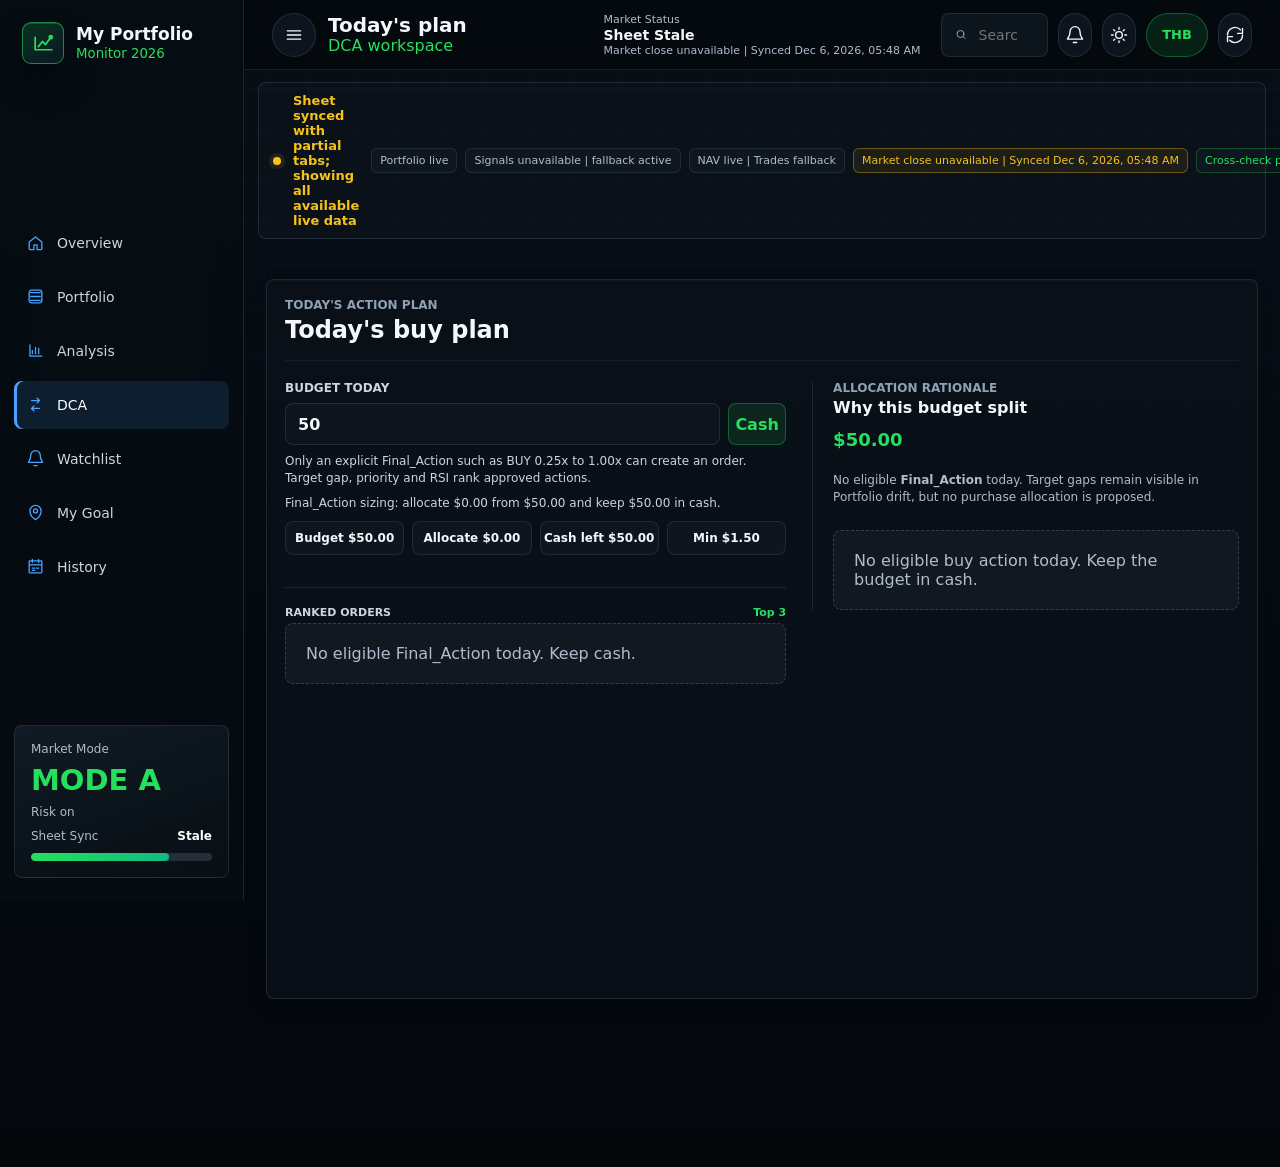
==== dca.html @ 287a8475 "Sync latest portfolio dashboard" ====
<!doctype html>
<html lang="en">
<head>
  <meta charset="utf-8">
  <meta name="viewport" content="width=device-width, initial-scale=1">
  <meta name="theme-color" content="#071017">
  <title>Today's Action Plan | My Portfolio Monitor 2026</title>
  <link rel="icon" href="./assets/favicon.ico?v=20260702b" sizes="any">
  <link rel="icon" type="image/png" href="./assets/favicon-32.png?v=20260702b" sizes="32x32">
  <link rel="icon" type="image/svg+xml" href="./assets/favicon.svg?v=20260702b">
  <link rel="shortcut icon" href="./assets/favicon.ico?v=20260702b">
  <link rel="apple-touch-icon" href="./assets/apple-touch-icon.png?v=20260702b">
  <link rel="stylesheet" href="./styles.css?v=20260907-watchlist-stars">
</head>
<body class="dca-page" data-theme="dark" data-view="overview">
  <div class="app-shell">
    <aside class="sidebar" aria-label="Main navigation">
      <div class="brand-lockup">
        <span class="brand-mark" aria-hidden="true">
          <svg viewBox="0 0 24 24"><path d="M4 18V6m0 12h16M7 15l4-5 3 3 5-7"/><circle cx="19" cy="6" r="1.5"/></svg>
        </span>
        <span>
          <strong>My Portfolio</strong>
          <small>Monitor 2026</small>
        </span>
      </div>

      <nav class="rail-nav">
        <button class="rail-item active" data-jump="overview" type="button">
          <svg viewBox="0 0 24 24"><path d="M4 11.5 12 5l8 6.5V20a1 1 0 0 1-1 1h-5v-6h-4v6H5a1 1 0 0 1-1-1z"/></svg>
          <span>Overview</span>
        </button>
        <button class="rail-item" data-jump="portfolio" type="button">
          <svg viewBox="0 0 24 24"><path d="M6 7h12M6 12h12M6 17h12"/><rect x="4" y="4" width="16" height="16" rx="3"/></svg>
          <span>Portfolio</span>
        </button>
        <button class="rail-item" data-jump="analysis" type="button">
          <svg viewBox="0 0 24 24"><path d="M5 19V5m0 14h15M8 16v-4m4 4V8m4 8v-7"/></svg>
          <span>Analysis</span>
        </button>
        <button class="rail-item active" data-page="dca" type="button">
          <svg viewBox="0 0 24 24"><path d="M7 7h10l-3-3m3 3-3 3"/><path d="M17 17H7l3 3m-3-3 3-3"/></svg>
          <span>DCA</span>
        </button>
        <button class="rail-item" data-page="watchlist" type="button">
          <svg viewBox="0 0 24 24"><path d="M18 8a6 6 0 0 0-12 0c0 7-3 7-3 9h18c0-2-3-2-3-9"/><path d="M10 21h4"/></svg>
          <span>Watchlist</span>
        </button>
        <button class="rail-item" data-page="goal" type="button">
          <svg viewBox="0 0 24 24"><path d="M12 21s7-4.2 7-11a7 7 0 0 0-14 0c0 6.8 7 11 7 11z"/><circle cx="12" cy="10" r="2.5"/></svg>
          <span>My Goal</span>
        </button>
        <button class="rail-item" data-page="history" type="button"><svg viewBox="0 0 24 24"><path d="M8 3v4M16 3v4M4 10h16M5 5h14a1 1 0 0 1 1 1v13a1 1 0 0 1-1 1H5a1 1 0 0 1-1-1V6a1 1 0 0 1 1-1z"/><path d="M8 14h3m2 0h3M8 17h3"/></svg><span>History</span></button>
      </nav>

      <section class="mode-card">
        <span>Market Mode</span>
        <strong id="sideMode">MODE A</strong>
        <small id="sideModeHint">Risk on</small>
        <div class="confidence">
          <span>Sheet Sync</span>
          <b id="sideSync">Live</b>
        </div>
        <div class="meter"><i id="syncMeter"></i></div>
      </section>
    </aside>

    <main class="main">
      <header class="topbar" id="overview">
        <div class="mobile-brand">
          <button class="icon-button" id="menuButton" type="button" aria-label="Open navigation" title="Navigation">
            <svg viewBox="0 0 24 24"><path d="M4 7h16M4 12h16M4 17h16"/></svg>
          </button>
          <div>
            <h1>Today's plan</h1>
            <p>DCA workspace</p>
          </div>
        </div>

        <div class="market-status">
          <span>Market Status</span>
          <strong id="marketOpenLabel"><i></i> Sheet Live</strong>
          <small id="updatedAt">Loading Google Sheet</small>
        </div>

        <div class="top-actions">
          <label class="search-box" aria-label="Search ticker">
            <svg viewBox="0 0 24 24"><circle cx="11" cy="11" r="7"/><path d="m20 20-3.5-3.5"/></svg>
            <input id="holdingSearch" type="search" placeholder="Search ticker...">
          </label>
          <button class="icon-button alert-dot" id="notificationButton" type="button" aria-label="Open portfolio alerts" title="Portfolio alerts" data-count="0">
            <svg viewBox="0 0 24 24"><path d="M18 8a6 6 0 0 0-12 0c0 7-3 7-3 9h18c0-2-3-2-3-9"/><path d="M10 21h4"/></svg>
          </button>
          <button class="icon-button" id="themeToggle" type="button" aria-label="Toggle light or dark theme" title="Toggle theme">
            <svg viewBox="0 0 24 24"><path d="M12 3v2m0 14v2M5.64 5.64l1.41 1.41m9.9 9.9 1.41 1.41M3 12h2m14 0h2M5.64 18.36l1.41-1.41m9.9-9.9 1.41-1.41"/><circle cx="12" cy="12" r="4"/></svg>
          </button>
          <button class="currency-toggle" id="currencyToggle" type="button" aria-label="Toggle THB or USD currency" title="Toggle currency">THB</button>
          <button class="icon-button" id="refreshButton" type="button" aria-label="Refresh portfolio and signal data" title="Refresh now (auto every 60 seconds)">
            <svg viewBox="0 0 24 24"><path d="M21 12a9 9 0 0 1-15.4 6.4M3 12A9 9 0 0 1 18.4 5.6"/><path d="M21 4v6h-6M3 20v-6h6"/></svg>
          </button>
        </div>
      </header>

      <section class="sync-banner" id="syncBanner" aria-live="polite">
        <span id="syncStatusText">Connecting to Google Sheet...</span>
        <div class="sync-details">
          <span id="portfolioSyncMeta">Portfolio loading</span>
          <span id="signalSyncMeta">Signals loading</span>
          <span id="navSyncMeta">NAV loading</span>
          <span id="freshnessMeta">Freshness checking</span>
          <span id="syncIntegrityMeta">Cross-check pending</span>
          <button id="syncRetryButton" type="button" hidden>Retry sync</button>
        </div>
      </section>

      <section class="content">
        <section class="hero-grid">
          <article class="card hero-card">
            <div class="card-label">Portfolio Value</div>
            <strong id="portfolioValue">THB 0.00</strong>
            <span class="positive" id="profitLabel">+THB 0.00 (0.00%)</span>
            <small class="metric-method">Total return (cost basis)</small>
            <svg class="sparkline" viewBox="0 0 260 60" data-spark="nav" aria-hidden="true"></svg>
          </article>
          <article class="card stat-card">
            <span>Total Invested</span>
            <strong id="investedValue">THB 0.00</strong>
            <small id="cashValue">Cash THB 0.00</small>
          </article>
          <article class="card stat-card">
            <span>Daily Profit</span>
            <strong id="dailyProfitLabel">THB 0.00</strong>
            <small id="dailyChangeLabel">0.00%</small>
          </article>
          <article class="card risk-card">
            <div>
              <span>IRR</span>
              <strong id="irrLabel">0.00%</strong>
            </div>
            <div>
              <span>Volatility (Daily)</span>
              <strong id="volatilityLabel">0.00%</strong>
            </div>
            <div>
              <span>Sharpe Ratio</span>
              <strong id="sharpeLabel">0.00</strong>
            </div>
            <div>
              <span>Max Drawdown</span>
              <strong id="drawdownLabel" class="negative">0.00%</strong>
            </div>
          </article>
        </section>

        <section class="mobile-summary" id="mobileSummary" aria-label="Portfolio quick summary"></section>

        <section class="dashboard-grid" id="analysis">
          <article class="card allocation-card">
            <div class="section-head">
              <div>
                <span class="eyebrow">Allocation by layer</span>
                <h2>My Portfolio</h2>
              </div>
              <select id="allocationView" aria-label="Allocation view">
                <option value="sector">Layer</option>
                <option value="asset">Ticker</option>
              </select>
            </div>
            <div class="allocation-body">
              <div class="donut-wrap">
                <svg id="allocationChart" viewBox="0 0 300 300" aria-label="Allocation chart"></svg>
                <div class="donut-center"><strong>100%</strong><span>Invested</span></div>
              </div>
              <div id="allocationLegend" class="legend-list"></div>
            </div>
          </article>

          <article class="card performance-card">
            <div class="section-head">
              <div>
                <span class="eyebrow">Portfolio performance</span>
                <h2>Portfolio value &amp; return</h2>
              </div>
              <div class="period-tabs" aria-label="Period">
                <button data-period="1M" type="button">1M</button>
                <button data-period="3M" type="button">3M</button>
                <button data-period="6M" type="button">6M</button>
                <button class="active" data-period="ALL" type="button">ALL</button>
              </div>
            </div>
            <strong class="performance-number" id="performanceNumber">0.00%</strong>
            <small class="performance-method" id="performanceMethod">Total return (cost basis)</small>
            <div class="performance-legend" aria-label="Portfolio chart legend">
              <span><i class="value"></i>Portfolio value</span>
              <span><i class="invested"></i><span id="performanceInvestedLabel">Invested capital</span></span>
            </div>
            <small class="performance-range" id="performanceRangeLabel">Loading performance range...</small>
            <svg id="navChart" class="line-chart" viewBox="0 0 740 300" role="img" aria-label="Portfolio value history chart"></svg>
            <div class="benchmark-strip" aria-label="Benchmark reference using the portfolio cost-basis return"><small class="benchmark-strip-method">Reference only: compared with the portfolio cost-basis return, not TWR.</small>
              <div>
                <span id="spyBenchmarkLabel">S&amp;P 500 (SPY)</span>
                <strong id="spyBenchmark">+0.00%</strong>
                <small id="spyBenchmarkDelta">vs Port +0.00%</small>
              </div>
              <div>
                <span id="qqqBenchmarkLabel">NASDAQ (QQQ)</span>
                <strong id="qqqBenchmark">+0.00%</strong>
                <small id="qqqBenchmarkDelta">vs Port +0.00%</small>
              </div>
            </div>
          </article>

          <article class="card signal-card">
            <div class="signal-head">
              <span class="eyebrow">Today's action</span>
              <span id="todayActionRank" class="signal-rank">Top pick</span>
            </div>
            <div class="signal-main">
              <span class="gem" aria-hidden="true"></span>
              <div>
                <strong id="todaySignal">Sizing ready</strong>
                <p id="todaySignalText">Reading Google Sheet signal board.</p>
              </div>
            </div>
            <div id="todayActionDetails" class="today-action-details" aria-live="polite"></div>
            <div id="todayActionReasons" class="today-action-reasons" aria-live="polite"></div>
          </article>

          <article class="card health-card">
            <div class="health-head">
              <span class="eyebrow">Portfolio health</span>
              <details class="health-method">
                <summary aria-label="How Portfolio Health scores are calculated" title="How scores are calculated">i</summary>
                <div class="health-method-panel">
                  <strong>Score guide</strong>
                  <p class="health-method-intro">Overall score = the equal-weight average of the four checks below.</p>
                  <p><b>Diversification</b> rewards more active holdings, capped at 9.2.</p>
                  <p><b>Risk Control</b> checks Core, Defense, Growth, Income and cash balance.</p>
                  <p><b>Momentum</b> follows the current Market Mode.</p>
                  <p><b>Cash Buffer</b> increases with available cash weight.</p>
                  <small id="healthAsOf">Based on the latest synced portfolio.</small>
                </div>
              </details>
            </div>
            <div class="health-layout">
              <div class="health-ring"><div class="health-score-value"><strong id="healthScore">8.6</strong><span class="health-score-max">/10</span></div><small id="healthScoreLabel">Strong</small></div>
              <div id="healthMetrics" class="health-metrics"></div>
            </div>
            <div id="healthScoreSummary" class="health-score-summary" aria-live="polite"></div>
            <div id="healthActions" class="health-actions" aria-live="polite"></div>
          </article>

          <article class="card indicators-card">
            <div class="section-head">
              <div>
                <span class="eyebrow">Market indicators</span>
                <h2>Regime radar</h2>
              </div>
            </div>
            <div id="signalsList" class="indicator-list"></div>
          </article>

          <article class="card benchmark-card" id="benchmark">
            <div class="section-head">
              <div class="benchmark-heading">
                <span class="eyebrow">Portfolio performance</span>
                <h2 id="benchmarkTitle">Returns vs benchmarks <span class="benchmark-method">(TWR)</span></h2>
                <p id="benchmarkSubtitle" class="benchmark-subtitle">Compare portfolio performance without deposits or withdrawals distorting the result.</p>
              </div>
              <div class="benchmark-controls">
                <div class="benchmark-control-group benchmark-view-control">
                  <span>Chart</span>
                  <div class="benchmark-mode-tabs" role="group" aria-label="Benchmark chart type">
                    <button id="benchmarkValueModeLabel" type="button" data-benchmark-mode="cashflow" aria-pressed="false">Value (THB)</button>
                    <button class="active" type="button" data-benchmark-mode="twr" aria-pressed="true">Performance (%)</button>
                  </div>
                </div>
                <div class="benchmark-control-group benchmark-period-control">
                  <span>Range</span>
                  <div class="benchmark-mode-tabs benchmark-range-tabs" role="group" aria-label="Benchmark date range">
                    <button type="button" data-benchmark-range="1M" aria-pressed="false">1M</button>
                    <button type="button" data-benchmark-range="3M" aria-pressed="false">3M</button>
                    <button type="button" data-benchmark-range="6M" aria-pressed="false">6M</button>
                    <button type="button" data-benchmark-range="PLAN" aria-pressed="false">Plan</button>
                    <button class="active" type="button" data-benchmark-range="ALL" aria-pressed="true">All</button>
                  </div>
                </div>
                <div class="benchmark-control-group benchmark-plan-control">
                  <span>Plan start</span>
                  <input id="benchmarkPlanStart" type="date" value="2026-09-02" aria-label="Plan start date">
                </div>
                <span id="benchmarkRangeLabel" class="drift-mode">Live sheet history</span>
              </div>
            </div>
            <div class="benchmark-legend" aria-label="Benchmark chart legend"><span><i class="portfolio"></i>Portfolio</span><button class="benchmark-toggle active" type="button" data-benchmark-toggle="spy" aria-pressed="true"><i class="spy"></i>S&amp;P 500 (SPY)</button><button class="benchmark-toggle active" type="button" data-benchmark-toggle="qqq" aria-pressed="true"><i class="qqq"></i>NASDAQ (QQQ)</button></div>
            <svg id="benchmarkPerformanceChart" class="benchmark-chart" viewBox="0 0 900 252" role="img" aria-label="Portfolio time-weighted return compared with S and P 500 and NASDAQ"></svg>
            <div id="benchmarkChartReadout" class="benchmark-chart-readout" aria-live="polite"></div>
            <div id="cashflowComparisonSummary" class="cashflow-comparison-summary mode-performance" hidden aria-live="polite"></div>
            <p id="benchmarkFootnote" class="benchmark-footnote">Returns are time-weighted (TWR), so deposits and withdrawals do not distort performance.</p>
          </article>

          <article class="card benchmark-card benchmark-returns-card">
            <div class="section-head">
              <div>
                <span class="eyebrow">Dynamics of returns</span>
                <h2 id="benchmarkReturnsTitle">Recent weekly returns</h2>
              </div>
              <div class="benchmark-return-tabs" role="tablist" aria-label="Return interval">
                <button type="button" data-benchmark-period="daily" aria-pressed="false">Daily</button>
                <button class="active" type="button" data-benchmark-period="weekly" aria-pressed="true">Weekly</button>
                <button type="button" data-benchmark-period="monthly" aria-pressed="false">Monthly</button>
                <button type="button" data-benchmark-period="quarterly" aria-pressed="false">Quarterly</button>
                <button type="button" data-benchmark-period="yearly" aria-pressed="false">Yearly</button>
              </div>
            </div>
            <div id="benchmarkReturnsLegend" class="benchmark-legend" aria-label="Weekly returns chart legend"><span><i class="portfolio"></i>Portfolio</span><button class="benchmark-toggle active" type="button" data-benchmark-toggle="spy" aria-pressed="true"><i class="spy"></i>S&amp;P 500 (SPY)</button><button class="benchmark-toggle active" type="button" data-benchmark-toggle="qqq" aria-pressed="true"><i class="qqq"></i>NASDAQ (QQQ)</button></div>
            <svg id="benchmarkReturnsChart" class="benchmark-chart benchmark-returns-chart" viewBox="0 0 900 230" role="img" aria-label="Weekly portfolio, S and P 500, and NASDAQ returns"></svg>
          </article>

          <article class="card dca-card" id="dca">
            <div class="section-head">
              <div>
                <span class="eyebrow">Today's action plan</span>
                <h2>Today's buy plan</h2>
              </div>
            </div>
            <div class="dca-plan-grid">
              <div class="dca-budget-panel">
                <div class="dca-simulator">
                  <label for="dcaBudgetInput">Budget today</label>
                  <div class="dca-input-row">
                    <input id="dcaBudgetInput" type="text" inputmode="decimal" value="50" aria-describedby="dcaBudgetSummary">
                    <button id="useCashButton" type="button">Cash</button>
                  </div>
                  <p id="dcaBudgetSummary">Enter budget to simulate sizing.</p>
                </div>
                <div class="dca-picks-panel"><div class="dca-picks-heading"><span>Ranked orders</span><strong>Top 3</strong></div><div id="smartDcaList" class="mini-list"></div></div>
              </div>
              <section class="rebalance-planner dca-allocation-panel" aria-labelledby="rebalanceTitle">
                <div class="rebalance-heading">
                  <div>
                    <span class="eyebrow">Allocation rationale</span>
                    <h3 id="rebalanceTitle">Why this budget split</h3>
                  </div>
                  <strong id="rebalanceBudgetLabel" class="rebalance-budget">$50.00</strong>
                </div>
                <p id="rebalanceSummary">Uses current weights and active MODE target. It never suggests selling.</p>
                <div id="rebalanceList" class="rebalance-list"></div>
              </section>
            </div>
          </article>          <article class="card drift-card">
            <div class="section-head">
              <div>
                <span class="eyebrow">Portfolio drift</span>
                <h2>Target gap</h2>
              </div>
              <span id="driftModeLabel" class="drift-mode">MODE target</span>
            </div>
            <svg id="driftChart" class="drift-chart" viewBox="0 0 1080 300" role="img" aria-label="Portfolio target drift chart"></svg>
            <div id="driftSummary" class="drift-summary" aria-live="polite"></div>
          </article>
          <section class="card holdings-card" id="portfolio">
          <div class="section-head holdings-head">
            <div>
              <span class="eyebrow">Portfolio holdings</span>
              <h2>Portfolio holdings</h2>
            </div>
            <div class="filter-tabs" id="assetTabs" role="tablist" aria-label="Filter holdings by allocation layer">
              <button class="active" data-filter="All" type="button" role="tab" aria-selected="true">All</button>
              <button data-filter="Core" type="button" role="tab" aria-selected="false">Core</button>
              <button data-filter="Defense" type="button" role="tab" aria-selected="false">Defense</button>
              <button data-filter="Growth" type="button" role="tab" aria-selected="false">Growth</button>
              <button data-filter="Income" type="button" role="tab" aria-selected="false">Income</button>
            </div>
          </div>
                    <article class="holdings-performance-panel" aria-labelledby="holdingsPerformanceTitle">
            <div class="holdings-performance-toolbar">
              <div>
                <span class="eyebrow">Holdings performance</span>
                <h3 id="holdingsPerformanceTitle">Holdings performance</h3>
              </div>
              <div class="holdings-performance-actions">
                <div class="holdings-period-tabs" role="tablist" aria-label="Holdings performance period">
                  <button data-holdings-period="1d" type="button" aria-pressed="false">1d</button>
                  <button data-holdings-period="7d" type="button" aria-pressed="false">7d</button>
                  <button data-holdings-period="1m" type="button" aria-pressed="false">1m</button>
                  <button data-holdings-period="3m" type="button" aria-pressed="false">3m</button>
                  <button data-holdings-period="6m" type="button" aria-pressed="false">6m</button>
                  <button data-holdings-period="YTD" type="button" aria-pressed="false">YTD</button>
                  <button data-holdings-period="1y" type="button" aria-pressed="false">1y</button>
                  <button data-holdings-period="5y" type="button" aria-pressed="false">5y</button>
                  <button class="active" data-holdings-period="all" type="button" aria-pressed="true">all</button>
                </div>
                <span class="holdings-size-label">Size: Current value</span>
              </div>
            </div>
            <div id="holdingsPerformanceScale" class="holdings-performance-scale" aria-hidden="true"></div>
            <div id="holdingsTreemap" class="holdings-treemap" role="img" aria-label="Holdings sized by current value and colored by performance"></div>
            <button class="holdings-details-link" type="button">View details <span aria-hidden="true">-></span></button>
          </article>
          <div class="table-wrap">
            <table>
              <thead>
                <tr>
                  <th>Asset</th>
                  <th>Current Price</th>
                  <th><button class="sort-head" data-sort="value" type="button">Value</button></th>
                  <th><button class="sort-head" data-sort="dayPl" type="button">Day Gain / Loss</button></th>
                  <th><button class="sort-head" data-sort="pl" type="button">Total Gain / Loss</button></th>
                  <th><button class="sort-head" data-sort="target" type="button">Portfolio / Target</button></th>
                  <th><button class="sort-head" data-sort="signal" type="button">Signal</button></th>
                  <th><button class="sort-head" data-sort="rsi" type="button">RSI 7 / RSI 14</button></th>
                </tr>
              </thead>
              <tbody id="holdingsBody"></tbody>
              <tfoot>
                <tr>
                  <td colspan="2">Total</td>
                  <td id="tableTotalValue">THB 0.00</td>
                  <td id="tableDayReturn" class="gain-cell positive"><strong id="tableDayProfit">+THB 0.00</strong><small id="tableDayChange">+0.00%</small></td>
                  <td id="tableTotalGain" class="gain-cell positive"><strong id="tableTotalProfit">+THB 0.00</strong><small id="tableTotalReturn">+0.00%</small></td>
                  <td id="tableMode" colspan="3">MODE A</td>
                </tr>
              </tfoot>
            </table>
          </div>
          <div id="mobileHoldings" class="mobile-holdings"></div>
        </section>

        <section class="lower-grid" id="alerts">
          <article class="card monthly-card">
            <div class="section-head">
              <div>
                <span class="eyebrow">Monthly performance</span>
                <h2>Monthly Buy Activity (THB)</h2>
              </div>
              <div id="monthlySummary" class="monthly-summary" aria-label="Monthly buy activity summary"></div>
            </div>
            <svg id="monthlyChart" class="bar-chart" viewBox="0 0 640 280" role="img" aria-label="Monthly buy activity chart"></svg>
            <div class="monthly-legend" aria-label="Monthly chart legend" title="Buy activity includes purchases made during portfolio rebalancing."><span><i class="contribution"></i>Monthly buys</span><span><i class="invested"></i>Cumulative buys</span></div>
          </article>
          <article class="card alerts-card">
            <div class="section-head">
              <div>
                <span class="eyebrow">Alerts</span>
                <h2>Risk watch</h2>
              </div>
            </div>
            <div id="alertsList" class="alert-list"></div>
          </article>
          <article class="card price-alert-card">
            <section class="price-alert-panel" aria-labelledby="priceAlertsTitle">
              <div class="price-alert-heading">
                <div>
                  <span class="eyebrow">Price alerts</span>
                  <h3 id="priceAlertsTitle">Watch levels</h3>
                </div>
                <span class="price-alert-note">Saved on this device</span>
              </div>
              <form class="price-alert-form" id="priceAlertForm">
                <select id="priceAlertTicker" aria-label="Ticker for price alert"></select>
                <select id="priceAlertDirection" aria-label="Price alert direction">
                  <option value="below">Below</option>
                  <option value="above">Above</option>
                </select>
                <label><span class="sr-only">Target price in USD</span><input id="priceAlertTarget" type="number" min="0.01" step="0.01" placeholder="Target USD" required></label>
                <button type="submit">Add</button>
              </form>
              <div id="priceAlertList" class="price-alert-list"></div>
            </section>
          </article>
        </section>

      </section>
    </main>
  </div>

  <nav class="bottom-nav" aria-label="Mobile navigation">
    <button class="active" data-jump="overview" type="button"><svg viewBox="0 0 24 24"><path d="M4 11.5 12 5l8 6.5V20a1 1 0 0 1-1 1h-5v-6h-4v6H5a1 1 0 0 1-1-1z"/></svg><span>Overview</span></button>
    <button data-jump="portfolio" type="button"><svg viewBox="0 0 24 24"><path d="M6 7h12M6 12h12M6 17h12"/><rect x="4" y="4" width="16" height="16" rx="3"/></svg><span>Portfolio</span></button>
    <button data-jump="analysis" type="button"><svg viewBox="0 0 24 24"><path d="M5 19V5m0 14h15M8 16v-4m4 4V8m4 8v-7"/></svg><span>Analysis</span></button>
    <button class="active" data-page="dca" type="button"><svg viewBox="0 0 24 24"><path d="M7 7h10l-3-3m3 3-3 3"/><path d="M17 17H7l3 3m-3-3 3-3"/></svg><span>DCA</span></button>
    <button data-page="watchlist" type="button"><svg viewBox="0 0 24 24"><path d="M18 8a6 6 0 0 0-12 0c0 7-3 7-3 9h18c0-2-3-2-3-9"/><path d="M10 21h4"/></svg><span>Watchlist</span></button>
    <button data-page="goal" type="button"><svg viewBox="0 0 24 24"><path d="M12 21s7-4.2 7-11a7 7 0 0 0-14 0c0 6.8 7 11 7 11z"/><circle cx="12" cy="10" r="2.5"/></svg><span>Goal</span></button>
    <button data-page="history" type="button"><svg viewBox="0 0 24 24"><path d="M8 3v4M16 3v4M4 10h16M5 5h14a1 1 0 0 1 1 1v13a1 1 0 0 1-1 1H5a1 1 0 0 1-1-1V6a1 1 0 0 1 1-1z"/><path d="M8 14h3m2 0h3M8 17h3"/></svg><span>History</span></button>
  </nav>

  <script src="./script.js?v=20260927-performance-view"></script>
</body>
</html>
---- styles.css ----
:root {
  color-scheme: dark;
  --bg: #05090d;
  --panel: #0d141b;
  --panel-2: #101922;
  --panel-3: #141f2a;
  --line: rgba(166, 189, 213, 0.14);
  --line-strong: rgba(166, 189, 213, 0.24);
  --text: #f4f8fc;
  --muted: #b0bdcd;
  --soft: #cbd5e1;
  --green: #25e05d;
  --green-2: #13b981;
  --red: #ff5148;
  --amber: #f6c21a;
  --blue: #4aa3ff;
  --violet: #b57cff;
  --radius: 8px;
  --shadow: 0 24px 70px rgba(0, 0, 0, 0.34);
  --ease: cubic-bezier(0.32, 0.72, 0, 1);
}

body[data-theme="light"] {
  color-scheme: light;
  --bg: #f4f7fb;
  --panel: #ffffff;
  --panel-2: #f8fafc;
  --panel-3: #eef4f8;
  --line: rgba(47, 67, 88, 0.14);
  --line-strong: rgba(47, 67, 88, 0.25);
  --text: #111827;
  --muted: #52647a;
  --soft: #475569;
  --shadow: 0 22px 60px rgba(30, 41, 59, 0.12);
}

* { box-sizing: border-box; }

html { scroll-behavior: smooth; }

body {
  margin: 0;
  min-height: 100vh;
  background:
    linear-gradient(180deg, rgba(6, 16, 24, 0.84), rgba(4, 8, 12, 0.98)),
    #05090d;
  color: var(--text);
  font-family: "Aptos", "Plus Jakarta Sans", ui-sans-serif, system-ui, -apple-system, BlinkMacSystemFont, "Segoe UI", sans-serif;
  letter-spacing: 0;
}

body[data-theme="light"] {
  background:
    linear-gradient(180deg, rgba(230, 244, 239, 0.94), rgba(248, 250, 252, 0.98)),
    #f4f7fb;
}

body::before {
  content: "";
  position: fixed;
  inset: 0;
  pointer-events: none;
  background-image:
    linear-gradient(rgba(255,255,255,0.025) 1px, transparent 1px),
    linear-gradient(90deg, rgba(255,255,255,0.018) 1px, transparent 1px);
  background-size: 44px 44px;
  mask-image: linear-gradient(to bottom, rgba(0,0,0,.9), transparent 78%);
}

button, input, select {
  font: inherit;
}

button {
  color: inherit;
}

button:focus-visible,
input:focus-visible,
select:focus-visible,
[tabindex="0"]:focus-visible {
  outline: 2px solid var(--blue);
  outline-offset: 3px;
}

svg {
  display: block;
  fill: none;
  stroke: currentColor;
  stroke-width: 1.65;
  stroke-linecap: round;
  stroke-linejoin: round;
}

.app-shell {
  display: grid;
  grid-template-columns: 244px minmax(0, 1fr);
  min-height: 100vh;
}

.sidebar {
  position: sticky;
  top: 0;
  height: 100vh;
  display: flex;
  flex-direction: column;
  justify-content: space-between;
  padding: 22px 14px;
  border-right: 1px solid var(--line);
  background: rgba(6, 12, 18, 0.84);
  backdrop-filter: blur(18px);
  z-index: 4;
}

.brand-lockup,
.mobile-brand,
.market-status,
.top-actions,
.rail-item,
.section-head,
.allocation-row,
.hold-row,
.indicator-row,
.mini-row,
.alert-row {
  display: flex;
  align-items: center;
}

.brand-lockup {
  gap: 12px;
  padding: 0 8px 20px;
}

.brand-mark {
  width: 42px;
  height: 42px;
  display: grid;
  place-items: center;
  border: 1px solid rgba(37, 224, 93, 0.55);
  border-radius: 9px;
  color: var(--green);
  background: linear-gradient(150deg, rgba(37, 224, 93, 0.18), rgba(74, 163, 255, 0.08));
  box-shadow: inset 0 1px 0 rgba(255,255,255,.14), 0 18px 32px rgba(0,0,0,.26);
}

.brand-mark svg { width: 25px; height: 25px; }

.brand-lockup strong,
.brand-lockup small {
  display: block;
  line-height: 1.12;
}

.brand-lockup strong { font-size: 17px; }
.brand-lockup small { margin-top: 3px; color: var(--green); }

.rail-nav {
  display: grid;
  gap: 6px;
}

.rail-item {
  width: 100%;
  min-height: 48px;
  gap: 12px;
  padding: 0 12px;
  border: 0;
  border-radius: var(--radius);
  background: transparent;
  color: var(--soft);
  cursor: pointer;
  transition: transform 420ms var(--ease), background 420ms var(--ease), color 420ms var(--ease);
}

.rail-item:hover,
.rail-item.active {
  color: #fff;
  background: rgba(74, 163, 255, 0.12);
}

.rail-item.active {
  box-shadow: inset 3px 0 0 var(--blue);
}

.rail-item svg { width: 19px; height: 19px; color: var(--blue); }
.rail-item span { font-size: 14px; }

.mode-card {
  display: grid;
  gap: 10px;
  padding: 16px;
  border: 1px solid var(--line);
  border-radius: var(--radius);
  background: linear-gradient(160deg, rgba(17, 28, 38, 0.95), rgba(8, 15, 21, 0.95));
}

.mode-card span,
.mode-card small,
.confidence {
  color: var(--muted);
  font-size: 12px;
}

.mode-card strong {
  color: var(--green);
  font-size: 29px;
  line-height: 1;
}

.confidence {
  display: flex;
  justify-content: space-between;
  gap: 12px;
}

.confidence b { color: #fff; }

.meter {
  height: 8px;
  overflow: hidden;
  border-radius: 999px;
  background: rgba(148, 163, 184, 0.2);
}

.meter i {
  display: block;
  width: 82%;
  height: 100%;
  border-radius: inherit;
  background: linear-gradient(90deg, var(--green), var(--green-2));
}

.main { min-width: 0; }

.topbar {
  position: sticky;
  top: 0;
  z-index: 3;
  min-height: 78px;
  display: grid;
  grid-template-columns: minmax(220px, 1fr) auto minmax(260px, 1fr);
  align-items: center;
  gap: 20px;
  padding: 14px 28px;
  border-bottom: 1px solid var(--line);
  background: rgba(5, 9, 13, 0.78);
  backdrop-filter: blur(18px);
}

.mobile-brand {
  gap: 12px;
}

.mobile-brand h1,
.mobile-brand p,
h2,
p {
  margin: 0;
}

.mobile-brand h1 {
  font-size: 20px;
  line-height: 1.1;
}

.mobile-brand p {
  color: var(--green);
}

.market-status {
  justify-content: center;
  display: grid;
  gap: 3px;
  min-width: 210px;
}

.market-status span,
.market-status small {
  color: var(--muted);
  font-size: 12px;
}

.market-status strong {
  display: inline-flex;
  align-items: center;
  gap: 8px;
  font-size: 14px;
}

.market-status i {
  width: 8px;
  height: 8px;
  border-radius: 999px;
  background: var(--green);
  box-shadow: 0 0 18px rgba(37, 224, 93, 0.8);
}

.top-actions {
  justify-content: flex-end;
  gap: 10px;
}

.search-box {
  width: min(100%, 250px);
  height: 44px;
  display: flex;
  align-items: center;
  gap: 10px;
  padding: 0 13px;
  border: 1px solid var(--line);
  border-radius: var(--radius);
  background: rgba(15, 23, 32, 0.86);
  color: var(--muted);
}

.search-box svg { width: 17px; height: 17px; }

.search-box input {
  width: 100%;
  min-width: 0;
  border: 0;
  outline: 0;
  color: var(--text);
  background: transparent;
  font-size: 14px;
}

.icon-button {
  width: 44px;
  height: 44px;
  display: inline-grid;
  place-items: center;
  border: 1px solid var(--line);
  border-radius: 999px;
  background: rgba(15, 23, 32, 0.9);
  cursor: pointer;
  transition: transform 420ms var(--ease), border-color 420ms var(--ease), color 420ms var(--ease);
}

.icon-button:hover {
  color: var(--green);
  border-color: rgba(37, 224, 93, 0.38);
  transform: translateY(-1px);
}

.icon-button svg { width: 20px; height: 20px; }
.currency-toggle {
  min-width: 62px;
  height: 44px;
  border: 1px solid rgba(37, 224, 93, 0.32);
  border-radius: 999px;
  color: var(--green);
  background: rgba(37, 224, 93, 0.11);
  font-size: 13px;
  font-weight: 900;
  cursor: pointer;
}

.currency-toggle:hover {
  border-color: rgba(37, 224, 93, 0.52);
  background: rgba(37, 224, 93, 0.17);
}
.alert-dot { position: relative; }
.alert-dot::after {
  content: attr(data-count);
  position: absolute;
  top: -3px;
  right: -2px;
  min-width: 18px;
  height: 18px;
  display: grid;
  place-items: center;
  border-radius: 999px;
  color: #fff;
  background: var(--red);
  font-size: 10px;
  font-weight: 800;
}
.alert-dot[data-count="0"]::after {
  display: none;
}

.content {
  width: min(1500px, 100%);
  margin: 0 auto;
  padding: 18px 22px 48px;
}

.hero-grid,
.dashboard-grid,
.lower-grid {
  display: grid;
  gap: 14px;
}

.hero-grid {
  grid-template-columns: repeat(12, minmax(0, 1fr));
}

.hero-card { grid-column: span 4; }
.hero-grid .stat-card { grid-column: span 2; }
.risk-card { grid-column: span 4; }

.dashboard-grid {
  grid-template-columns: repeat(12, minmax(0, 1fr));
  margin-top: 14px;
}

.lower-grid {
  grid-template-columns: 1fr .9fr;
  margin-top: 14px;
  margin-bottom: 220px;
}

.card {
  position: relative;
  overflow: hidden;
  border: 1px solid var(--line);
  border-radius: var(--radius);
  background:
    linear-gradient(155deg, rgba(255,255,255,0.055), transparent 42%),
    linear-gradient(180deg, rgba(15, 23, 32, 0.96), rgba(8, 15, 21, 0.96));
  box-shadow: var(--shadow);
}

body[data-theme="light"] .card {
  background:
    linear-gradient(155deg, rgba(255,255,255,0.98), rgba(255,255,255,0.62) 44%),
    linear-gradient(180deg, #ffffff, #f7fafc);
}

body[data-theme="light"] .sidebar,
body[data-theme="light"] .topbar,
body[data-theme="light"] .bottom-nav {
  background: rgba(248, 250, 252, 0.86);
}

body[data-theme="light"] .search-box,
body[data-theme="light"] .icon-button,
body[data-theme="light"] .mode-card {
  background: rgba(255, 255, 255, 0.9);
}

body[data-theme="light"] .rail-item {
  color: #475569;
}

body[data-theme="light"] .rail-item svg {
  color: #2563eb;
}

body[data-theme="light"] .rail-item:hover,
body[data-theme="light"] .rail-item.active {
  color: #0f172a;
  background: rgba(37, 99, 235, 0.12);
}

body[data-theme="light"] .rail-item.active {
  box-shadow: inset 3px 0 0 #2563eb;
  font-weight: 800;
}

body[data-theme="light"] .confidence b {
  color: #0f172a;
}

body:not([data-view="portfolio"]) .holdings-card {
  display: none;
}

body[data-view="portfolio"] .hero-grid,
body[data-view="portfolio"] .mobile-summary,
body[data-view="portfolio"] .dashboard-grid,
body[data-view="portfolio"] .lower-grid,
body[data-view="portfolio"] .goal-card {
  display: none;
}

body[data-view="portfolio"] .holdings-card {
  display: block;
  min-height: calc(100vh - 150px);
  margin-top: 14px;
}

body[data-view="portfolio"] .holdings-card .section-head {
  padding-bottom: 4px;
}

body[data-view="portfolio"] .table-wrap {
  min-height: 56vh;
}
.card::before {
  content: "";
  position: absolute;
  inset: 0;
  pointer-events: none;
  border-radius: inherit;
  box-shadow: inset 0 1px 0 rgba(255,255,255,.08);
}

.hero-card,
.stat-card,
.risk-card,
.card {
  padding: 18px;
}

.hero-card {
  min-height: 158px;
  padding-right: 170px;
}

.card-label,
.stat-card span,
.risk-card span,
.eyebrow {
  color: var(--soft);
  font-size: 12px;
  font-weight: 700;
  text-transform: uppercase;
}

.eyebrow {
  display: block;
  color: var(--soft);
}

.hero-card strong {
  display: block;
  margin-top: 8px;
  max-width: 100%;
  font-size: clamp(28px, 3vw, 38px);
  line-height: 1;
}

.hero-card .positive {
  display: block;
  margin-top: 8px;
  color: var(--green);
  font-size: 18px;
  font-weight: 800;
}

.sparkline {
  position: absolute;
  right: 16px;
  bottom: 15px;
  width: 34%;
  height: 62px;
  color: var(--green);
}

.stat-card {
  min-height: 158px;
  display: grid;
  align-content: start;
  gap: 10px;
}

.stat-card strong,
.risk-card strong {
  font-size: 26px;
}

#dailyProfitLabel,
#investedValue {
  font-size: clamp(22px, 2.2vw, 30px);
  line-height: 1;
}

.stat-card small {
  color: var(--muted);
}

.negative {
  color: var(--red);
}

.positive { color: var(--green); }
.neutral { color: var(--soft); }
.warning { color: var(--amber); }

.risk-card {
  min-height: 158px;
  display: grid;
  grid-template-columns: 1fr 1fr;
  gap: 12px;
  align-content: start;
  align-items: start;
}

.risk-card > div {
  min-width: 0;
}

.risk-card > div:nth-child(even) {
  border-left: 1px solid var(--line);
  padding-left: 14px;
}

.risk-card strong {
  display: block;
  margin-top: 8px;
  color: var(--green);
  font-size: clamp(22px, 2.6vw, 34px);
  line-height: 1;
}

.risk-card strong.negative { color: var(--red); }

.section-head {
  justify-content: space-between;
  gap: 16px;
  margin-bottom: 16px;
}

.section-head h2 {
  margin-top: 4px;
  font-size: 18px;
}

select {
  height: 36px;
  border: 1px solid var(--line);
  border-radius: var(--radius);
  color: var(--text);
  background: rgba(9, 15, 22, 0.9);
  padding: 0 12px;
}

body[data-theme="light"] select {
  color: #111827;
  border-color: rgba(47, 67, 88, 0.22);
  background: #ffffff;
}

select:focus {
  outline: 2px solid rgba(74, 163, 255, 0.72);
  outline-offset: 2px;
}

.allocation-card,
.performance-card,
.indicators-card {
  min-height: 270px;
}
.allocation-card {
  grid-column: span 4;
}

.performance-card {
  grid-column: span 8;
}

.signal-card,
.health-card,
.indicators-card {
  grid-column: span 4;
  min-height: 270px;
}

.dca-card,
.rebalance-card {
  grid-column: span 6;
  min-height: 0;
}

.allocation-body {
  display: grid;
  grid-template-columns: minmax(240px, 270px) minmax(150px, 1fr);
  gap: 18px;
  align-items: center;
}

.donut-wrap {
  position: relative;
  width: min(270px, 100%);
  max-width: 100%;
}

.allocation-card #allocationChart {
  width: 100%;
  aspect-ratio: 1;
}

.donut-center {
  position: absolute;
  inset: 50% auto auto 50%;
  transform: translate(-50%, -50%);
  display: grid;
  place-items: center;
}

.donut-center strong { font-size: 24px; }
.donut-center span { color: var(--muted); font-size: 12px; }

.allocation-label {
  fill: var(--text);
  stroke: rgba(5, 9, 13, 0.78);
  stroke-width: 3px;
  paint-order: stroke;
  font-size: 11px;
  font-weight: 900;
  text-anchor: middle;
  pointer-events: none;
}

.allocation-label tspan:last-child {
  fill: var(--soft);
  font-size: 9px;
  font-weight: 800;
}

body[data-theme="light"] .allocation-label {
  stroke: rgba(255, 255, 255, 0.82);
  stroke-width: 4px;
}

.legend-list {
  display: grid;
  gap: 8px;
}

.allocation-row {
  display: grid;
  grid-template-columns: 12px minmax(0, 1fr) auto;
  gap: 10px;
  color: var(--soft);
  font-size: 14px;
}

.swatch {
  width: 12px;
  height: 12px;
  border-radius: 999px;
}

.allocation-row span {
  overflow: hidden;
  text-overflow: ellipsis;
  white-space: nowrap;
}

.period-tabs,
.filter-tabs {
  display: flex;
  flex-wrap: wrap;
  gap: 4px;
  padding: 4px;
  border: 1px solid rgba(148, 163, 184, 0.14);
  border-radius: 10px;
  background: rgba(8, 13, 19, 0.42);
}

.period-tabs button,
.filter-tabs button {
  min-height: 32px;
  border: 1px solid transparent;
  border-radius: 7px;
  color: var(--soft);
  background: transparent;
  padding: 0 12px;
  font-weight: 700;
  cursor: pointer;
  transition: background 180ms var(--ease), border-color 180ms var(--ease), color 180ms var(--ease);
}

.period-tabs button:hover,
.filter-tabs button:hover {
  color: var(--text);
  background: rgba(148, 163, 184, 0.08);
}

body[data-theme="light"] .period-tabs button,
body[data-theme="light"] .filter-tabs button {
  color: #334155;
  background: transparent;
}

.period-tabs button.active,
.filter-tabs button.active {
  color: #06100b;
  border-color: rgba(37, 224, 93, 0.36);
  background: var(--green);
  font-weight: 800;
}

.performance-number {
  display: block;
  margin-bottom: 6px;
  color: var(--green);
  font-size: 32px;
}

.performance-legend {
  display: flex;
  flex-wrap: wrap;
  gap: 8px 16px;
  margin: 2px 0 4px;
  color: var(--soft);
  font-size: 11px;
}

.performance-legend > span {
  display: inline-flex;
  align-items: center;
  gap: 6px;
}

.performance-legend i {
  width: 18px;
  height: 0;
  border-top: 2px solid var(--green);
}

.performance-legend i.invested {
  border-color: rgba(148, 163, 184, .82);
  border-top-style: dashed;
}

.benchmark-strip {
  display: grid;
  grid-template-columns: 1fr 1fr;
  gap: 0;
  margin-top: 6px;
  border-top: 1px solid rgba(148, 163, 184, 0.12);
}

.benchmark-strip div {
  display: grid;
  gap: 4px;
  padding: 12px 14px 0 0;
}

.benchmark-strip div + div {
  border-left: 1px solid rgba(148, 163, 184, 0.12);
  padding-left: 14px;
}

.benchmark-strip span {
  color: var(--soft);
  font-size: 13px;
}

.benchmark-strip strong {
  color: var(--green);
  font-size: 18px;
}

.benchmark-strip small {
  color: var(--soft);
  font-size: 12px;
}

.line-chart,
.bar-chart {
  width: 100%;
  height: auto;
  min-height: 170px;
}

.performance-card .line-chart {
  max-height: 240px;
}

.chart-grid { stroke: rgba(148, 163, 184, 0.16); stroke-width: 1; }
.axis-text,
.muted-text {
  fill: var(--muted);
  stroke: none;
  font-size: 12px;
  font-weight: 400;
  text-rendering: geometricPrecision;
}
.monthly-value {
  fill: var(--text);
  font-size: 12px;
  font-weight: 450;
  text-anchor: middle;
}

.performance-number.negative {
  color: var(--red);
}
.monthly-label,
.monthly-year {
  text-anchor: middle;
}
.monthly-label {
  fill: var(--soft);
  font-size: 11px;
  font-weight: 550;
}
.monthly-year {
  font-size: 11px;
  font-weight: 550;
}

.monthly-summary {
  display: grid;
  grid-template-columns: repeat(4, minmax(72px, 1fr));
  gap: 8px;
  align-items: stretch;
  min-width: min(100%, 360px);
}

.monthly-summary-item {
  min-width: 0;
  padding: 8px 10px;
  border: 1px solid var(--line);
  border-radius: var(--radius);
  background: rgba(15, 23, 32, 0.68);
}

.monthly-summary-item.primary {
  border-color: rgba(37, 224, 93, 0.34);
  background: rgba(37, 224, 93, 0.08);
}

.monthly-summary-item span,
.monthly-summary-item strong {
  display: block;
  line-height: 1.15;
  white-space: nowrap;
}

.monthly-summary-item span {
  color: var(--muted);
  font-size: 9px;
  font-weight: 800;
}

.monthly-summary-item strong {
  margin-top: 5px;
  color: var(--text);
  font-size: 13px;
}

.monthly-summary-item.primary strong {
  color: var(--green);
}

body[data-theme="light"] .monthly-summary-item {
  background: rgba(255, 255, 255, 0.78);
}

body[data-theme="light"] .monthly-summary-item.primary {
  background: rgba(37, 224, 93, 0.1);
}
.nav-line { fill: none; stroke: var(--green); stroke-width: 3; }
.invested-line { fill: none; stroke: rgba(148, 163, 184, .72); stroke-width: 2; stroke-dasharray: 7 8; }
.area-fill { fill: url(#navGradient); stroke: none; }

.indicator-list,
.mini-list,
.alert-list,
.health-metrics {
  display: grid;
  gap: 10px;
}

.signal-stack {
  display: grid;
  grid-template-rows: 1fr 1fr;
  gap: 14px;
  min-height: 0;
}

.dca-card {
  min-height: 0;
}

.dca-simulator {
  display: grid;
  gap: 8px;
  margin-bottom: 12px;
}

.dca-simulator label {
  color: var(--soft);
  font-size: 12px;
  font-weight: 800;
  text-transform: uppercase;
}

.dca-input-row {
  display: grid;
  grid-template-columns: minmax(0, 1fr) auto;
  gap: 8px;
}

.dca-input-row input {
  width: 100%;
  min-height: 42px;
  border: 1px solid var(--line);
  border-radius: var(--radius);
  outline: 0;
  padding: 0 12px;
  color: var(--text);
  background: rgba(15, 23, 32, 0.82);
  font-weight: 800;
}

body[data-theme="light"] .dca-input-row input {
  background: rgba(255, 255, 255, 0.92);
}

.dca-input-row button {
  min-width: 58px;
  min-height: 42px;
  border: 1px solid rgba(37, 224, 93, 0.32);
  border-radius: var(--radius);
  color: var(--green);
  background: rgba(37, 224, 93, 0.11);
  font-weight: 900;
  cursor: pointer;
}

.dca-simulator p {
  color: var(--muted);
  font-size: 12px;
  line-height: 1.35;
}

.dca-rule-note,
.dca-empty-hint {
  display: block;
  margin-bottom: 7px;
  color: var(--muted);
  font-size: 12px;
  line-height: 1.45;
}

.dca-rule-note {
  color: var(--soft);
}
.dca-summary-title {
  display: block;
  color: var(--soft);
}

.indicator-row,
.mini-row,
.alert-row {
  justify-content: space-between;
  gap: 12px;
  min-height: 48px;
  padding: 10px 0;
  border-bottom: 1px solid rgba(148, 163, 184, 0.12);
}

.dca-plan-row {
  align-items: flex-start;
}

.dca-plan-row span {
  display: block;
}

.dca-plan-row small {
  display: block;
  margin-top: 4px;
  color: var(--muted);
  line-height: 1.32;
}

.dca-action-line b {
  color: var(--soft);
  font-weight: 600;
}

.dca-reason-chips {
  display: flex !important;
  flex-wrap: wrap;
  gap: 5px;
  margin-top: 7px;
}

.dca-reason-chips b {
  display: inline-flex;
  align-items: center;
  min-height: 22px;
  padding: 3px 7px;
  border: 1px solid rgba(148, 163, 184, 0.18);
  border-radius: 999px;
  color: var(--soft);
  background: rgba(148, 163, 184, 0.06);
  font-size: 10px;
  font-weight: 550;
  white-space: nowrap;
}

.dca-minimum-warning {
  color: var(--amber) !important;
}
.dca-plan-row > strong {
  display: grid;
  gap: 2px;
  justify-items: end;
  white-space: nowrap;
}

.dca-plan-row > strong small {
  color: var(--muted);
  font-size: 11px;
  font-weight: 700;
}

.indicator-row:last-child,
.mini-row:last-child,
.alert-row:last-child {
  border-bottom: 0;
}

.indicator-row span,
.mini-row span,
.alert-row p {
  color: var(--soft);
}

.indicator-row strong,
.mini-row strong {
  text-align: right;
}

.indicator-value {
  display: inline-flex;
  align-items: center;
  justify-content: flex-end;
  gap: 12px;
  min-width: 140px;
  text-align: right;
}

.status-pill {
  min-width: 62px;
  min-height: 28px;
  display: inline-grid;
  place-items: center;
  border-radius: 999px;
  padding: 0 12px;
  font-size: 12px;
  font-weight: 900;
  text-transform: uppercase;
}

.status-pill.low {
  color: var(--green);
  background: rgba(37, 224, 93, 0.18);
}

.status-pill.high,
.status-pill.fear {
  color: var(--red);
  background: rgba(255, 81, 72, 0.16);
}

.status-pill.greed {
  color: var(--amber);
  background: rgba(246, 194, 26, 0.18);
}

.signal-card,
.health-card {
  min-height: 188px;
}

.signal-main {
  display: flex;
  align-items: flex-start;
  gap: 16px;
  margin-top: 18px;
}

.gem {
  width: 50px;
  height: 50px;
  flex: 0 0 auto;
  clip-path: polygon(25% 0, 75% 0, 100% 45%, 50% 100%, 0 45%);
  background: linear-gradient(135deg, #4cff8b, #1ccf68 48%, #0f7f4b);
  box-shadow: 0 16px 36px rgba(37, 224, 93, .28);
}

.signal-main strong {
  display: block;
  color: var(--green);
  font-size: 24px;
  text-transform: uppercase;
}

.signal-main p {
  display: grid;
  gap: 8px;
  margin-top: 9px;
  color: var(--soft);
  line-height: 1.45;
}

.signal-summary {
  color: var(--text);
  font-weight: 800;
}

.signal-chips {
  display: flex;
  flex-wrap: wrap;
  gap: 6px;
}

.signal-chips b {
  display: inline-flex;
  align-items: center;
  min-height: 26px;
  padding: 4px 9px;
  border: 1px solid rgba(37, 224, 93, 0.22);
  border-radius: 999px;
  color: var(--green);
  background: rgba(37, 224, 93, 0.08);
  font-size: 12px;
  font-weight: 900;
}

.signal-note {
  max-width: 520px;
  font-size: 13px;
}

.health-layout {
  display: grid;
  grid-template-columns: 118px 1fr;
  gap: 18px;
  align-items: center;
  margin-top: 18px;
}

.health-ring {
  width: 108px;
  height: 108px;
  display: grid;
  place-items: center;
  border-radius: 999px;
  background:
    radial-gradient(circle at center, #0d141b 48%, transparent 50%),
    conic-gradient(var(--green) 0 var(--health-fill, 82%), var(--amber) var(--health-fill, 82%) 94%, rgba(148,163,184,.18) 94%);
}

.health-ring strong {
  font-size: 30px;
  line-height: .8;
}

.health-ring span {
  margin-top: -24px;
  color: var(--soft);
  font-size: 12px;
}

body[data-theme="light"] .health-ring {
  color: #0f172a;
  background:
    radial-gradient(circle at center, #ffffff 48%, transparent 50%),
    conic-gradient(var(--green) 0 var(--health-fill, 82%), var(--amber) var(--health-fill, 82%) 94%, rgba(100, 116, 139, 0.2) 94%);
  box-shadow: inset 0 0 0 1px rgba(47, 67, 88, 0.08);
}

body[data-theme="light"] .health-ring strong {
  color: #0f172a;
}

body[data-theme="light"] .health-ring span {
  color: #475569;
}

.health-metrics div {
  display: grid;
  grid-template-columns: minmax(0, 1fr) auto;
  gap: 10px;
  color: var(--soft);
  font-size: 14px;
}

.health-metrics .health-metric {
  align-items: start;
}

.health-metric > span {
  min-width: 0;
}

.health-metric b {
  display: block;
  color: var(--soft);
  font-weight: 550;
}

.health-metric small {
  display: block;
  margin-top: 2px;
  color: var(--muted);
  font-size: 10px;
  font-weight: 400;
  line-height: 1.35;
}

.health-metrics strong { color: var(--green); }

.holdings-card {
  margin-top: 14px;
}

.holdings-head {
  align-items: flex-start;
}
.holdings-performance-panel {
  margin: 12px 0 18px;
  padding: 0;
  border: 1px solid rgba(148, 163, 184, 0.1);
  border-radius: 8px;
  background: rgba(45, 47, 62, 0.72);
}

.holdings-performance-toolbar {
  display: flex;
  align-items: flex-start;
  justify-content: space-between;
  gap: 16px;
  padding: 16px 16px 8px;
}

.holdings-performance-toolbar h3 {
  margin-top: 4px;
  font-size: 18px;
}

.holdings-performance-actions {
  display: flex;
  flex-wrap: wrap;
  justify-content: flex-end;
  align-items: center;
  gap: 10px;
}

.holdings-period-tabs {
  display: inline-flex;
  flex-wrap: wrap;
  gap: 5px;
}

.holdings-period-tabs button {
  min-height: 28px;
  min-width: 32px;
  border: 1px solid transparent;
  border-radius: 7px;
  color: var(--soft);
  background: transparent;
  padding: 0 8px;
  font-size: 11px;
  font-weight: 800;
  cursor: pointer;
}

.holdings-period-tabs button:hover {
  color: var(--text);
  background: rgba(148, 163, 184, 0.08);
}

.holdings-period-tabs button.active {
  color: #d9f7ff;
  background: rgba(39, 184, 246, 0.14);
  box-shadow: inset 0 -2px 0 #27b8f6;
}

.holdings-period-tabs button:disabled,
.holdings-period-tabs button.disabled {
  color: rgba(148, 163, 184, 0.38);
  cursor: not-allowed;
  opacity: .62;
}

.holdings-period-tabs button:disabled:hover,
.holdings-period-tabs button.disabled:hover {
  background: transparent;
}

.holdings-size-label {
  min-height: 28px;
  display: inline-flex;
  align-items: center;
  padding: 0 9px;
  border: 1px solid var(--line);
  border-radius: 7px;
  color: var(--soft);
  background: rgba(5, 11, 17, .28);
  font-size: 10px;
  font-weight: 800;
}

.holdings-performance-scale {
  display: flex;
  justify-content: flex-end;
  gap: 2px;
  min-height: 22px;
  padding: 0 16px 6px;
}

.holdings-performance-scale span {
  min-width: 44px;
  padding: 5px 6px;
  border-radius: 4px;
  color: #fff;
  font-size: 10px;
  font-weight: 900;
  line-height: 1;
  text-align: center;
}

.holdings-treemap {
  position: relative;
  height: clamp(360px, 43vw, 600px);
  margin: 8px 16px 10px;
  overflow: hidden;
  border-radius: 6px;
  background: rgba(32, 34, 46, 0.55);
}

.treemap-tile {
  position: absolute;
  display: grid;
  place-content: center;
  gap: 4px;
  min-width: 0;
  min-height: 0;
  border: 2px solid rgba(32, 34, 46, 0.95);
  border-radius: 6px;
  color: #f8fafc;
  padding: 8px;
  text-align: center;
  cursor: default;
  transition: filter 140ms ease, transform 140ms ease;
}

.treemap-tile:hover {
  z-index: 2;
  filter: brightness(1.08);
  transform: scale(1.01);
}

.treemap-tile strong {
  max-width: 100%;
  overflow: hidden;
  font-size: clamp(13px, 1.6vw, 20px);
  font-weight: 950;
  line-height: 1;
  text-overflow: ellipsis;
  white-space: nowrap;
}

.treemap-tile span {
  font-size: clamp(10px, 1vw, 13px);
  font-weight: 900;
  line-height: 1;
}

.treemap-tile.loss-strong,
.holdings-performance-scale .loss-strong { background: #9f4949; }
.treemap-tile.loss,
.holdings-performance-scale .loss { background: #6f5454; }
.treemap-tile.flat,
.holdings-performance-scale .flat { background: #344348; }
.treemap-tile.gain,
.holdings-performance-scale .gain { background: #3c7e67; }
.treemap-tile.gain-strong,
.holdings-performance-scale .gain-strong { background: #49aa79; }

.holdings-details-link {
  display: inline-flex;
  align-items: center;
  gap: 8px;
  margin: 0 16px 14px;
  border: 0;
  background: transparent;
  color: #e5edf8;
  font-size: 12px;
  font-weight: 850;
  cursor: pointer;
}

.holdings-details-link:hover {
  color: #38bdf8;
}
body[data-theme="light"] .holdings-performance-panel,
body[data-theme="light"] .holdings-treemap {
  background: rgba(241, 245, 249, 0.78);
}

@media (max-width: 760px) {
  .holdings-performance-toolbar {
    display: grid;
    gap: 12px;
  }

  .holdings-performance-actions {
    justify-content: flex-start;
  }

  .holdings-period-tabs {
    width: 100%;
  }

  .holdings-period-tabs button {
    flex: 1 1 42px;
  }

  .holdings-performance-scale {
    justify-content: stretch;
  }

  .holdings-performance-scale span {
    flex: 1;
    min-width: 0;
  }

  .holdings-treemap {
    height: 430px;
    margin-inline: 10px;
  }

  .treemap-tile {
    border-width: 1px;
    border-radius: 6px;
    padding: 5px;
  }
}

.table-wrap {
  overflow: auto;
  border: 1px solid var(--line);
  border-radius: var(--radius);
  background: rgba(8, 13, 19, 0.22);
}

table {
  width: 100%;
  min-width: 1080px;
  table-layout: fixed;
  border-collapse: separate;
  border-spacing: 0 10px;
  font-size: 14px;
}

th,
td {
  padding: 14px 10px;
  border-top: 1px solid rgba(148, 163, 184, 0.13);
  border-bottom: 1px solid rgba(148, 163, 184, 0.13);
  text-align: right;
  white-space: nowrap;
  overflow: hidden;
  text-overflow: ellipsis;
}

th:nth-child(1) { width: 18%; }
th:nth-child(2) { width: 13%; }
th:nth-child(3) { width: 10%; }
th:nth-child(4) { width: 13%; }
th:nth-child(5) { width: 13%; }
th:nth-child(6) { width: 14%; }
th:nth-child(7) { width: 11%; }
th:nth-child(8) { width: 8%; }

.holdings-card th,
.holdings-card td {
  padding-right: 6px;
  padding-left: 6px;
}

th {
  color: var(--muted);
  background: transparent;
  font-size: 11px;
  letter-spacing: .01em;
  text-transform: uppercase;
}

th:nth-child(1),
td:nth-child(1),
th:nth-child(7),
td:nth-child(7),
th:nth-child(8),
td:nth-child(8) {
  text-align: left;
}

.holdings-card tbody tr {
  background: rgba(15, 23, 32, 0.54);
}

.holdings-card tbody tr:hover {
  background: rgba(74, 163, 255, 0.055);
}

.holdings-card tbody td:first-child {
  border-left: 4px solid var(--green);
  border-radius: 12px 0 0 12px;
  box-shadow: inset 1px 0 0 rgba(37, 224, 93, 0.22);
}

.holdings-card tbody tr.positive td:first-child {
  border-left-color: var(--green);
  box-shadow: inset 1px 0 0 rgba(37, 224, 93, 0.22);
}

.holdings-card tbody tr.negative td:first-child {
  border-left-color: var(--red);
  box-shadow: inset 1px 0 0 rgba(255, 81, 72, 0.24);
}

.holdings-card tbody tr.neutral td:first-child {
  border-left-color: rgba(148, 163, 184, 0.42);
  box-shadow: inset 1px 0 0 rgba(148, 163, 184, 0.18);
}

.holdings-card tbody td:last-child {
  border-radius: 0 12px 12px 0;
  border-right: 1px solid rgba(148, 163, 184, 0.13);
}

.holdings-card tbody td:nth-child(4) strong,
.holdings-card tbody td:nth-child(5) strong,
.mobile-holding-meta > strong {
  display: grid;
  gap: 2px;
  justify-items: end;
}

.holdings-card tbody td:nth-child(4) small,
.holdings-card tbody td:nth-child(5) small,
.mobile-holding-meta > strong small {
  font-size: 12px;
  font-weight: 800;
}

.mono {
  font-family: ui-monospace, SFMono-Regular, Consolas, "Liberation Mono", monospace;
  font-weight: 760;
  font-variant-numeric: tabular-nums lining-nums;
}

.value-cell {
  color: var(--text);
  font-family: ui-monospace, "SF Mono", "Cascadia Mono", "Roboto Mono", Consolas, monospace;
  font-size: 14px;
  font-weight: 760;
  font-variant-numeric: tabular-nums lining-nums;
  letter-spacing: 0;
}

.holding-row.compact td {
  padding-top: 14px;
  padding-bottom: 14px;
  vertical-align: middle;
}

.holding-asset .ticker-logo {
  width: 42px;
  height: 42px;
}

.holding-asset > span > strong {
  font-size: 16px;
}

.holding-asset strong b.layer-text,
.mobile-asset strong b.layer-text {
  display: inline-block;
  margin-left: 8px;
  padding: 2px 7px;
  border: 1px solid rgba(148, 163, 184, 0.22);
  border-radius: 6px;
  background: rgba(148, 163, 184, 0.1);
  font-size: 10px;
  font-weight: 900;
  line-height: 1.25;
  vertical-align: 2px;
}

.ticker-cell small b.layer-text {
  min-height: auto;
  padding: 0;
  color: inherit;
  background: transparent;
}

.price-cell,
.gain-cell {
  font-variant-numeric: tabular-nums lining-nums;
}

.price-cell strong,
.price-cell small,
.gain-cell strong,
.gain-cell small {
  display: block;
}

.price-cell strong,
.gain-cell strong {
  color: var(--text);
  font-size: 16px;
  font-weight: 760;
  letter-spacing: 0;
}

.price-cell small,
.gain-cell small {
  color: var(--muted);
  font-size: 12px;
  font-weight: 700;
}

.gain-cell.positive strong,
.gain-cell.positive small {
  color: var(--green);
}

.gain-cell.negative strong,
.gain-cell.negative small {
  color: var(--red);
}

.holding-target {
  display: grid;
  justify-items: end;
  gap: 5px;
  min-width: 120px;
}

.holding-target strong {
  color: var(--amber);
  font-size: 18px;
  font-weight: 760;
  line-height: 1;
  font-variant-numeric: tabular-nums lining-nums;
}

.holding-target strong small {
  color: var(--soft);
  font-size: 12px;
  font-weight: 700;
}

.holding-target em {
  color: var(--muted);
  font-size: 11px;
  font-style: normal;
  font-weight: 700;
}

.holding-target i {
  display: block;
  width: 112px;
  height: 8px;
  overflow: hidden;
  border-radius: 999px;
  background: rgba(255, 255, 255, 0.86);
}

.holding-target b {
  display: block;
  width: var(--target-fill, 0%);
  height: 100%;
  border-radius: inherit;
  background: var(--amber);
}

.holding-target.positive strong {
  color: var(--green);
}

.holding-target.positive b {
  background: var(--green);
}

.holding-target.caution strong {
  color: var(--red);
}

.holding-target.caution b {
  background: var(--red);
}

.target-cell {
  display: grid;
  gap: 3px;
  justify-items: end;
}

.target-cell strong {
  color: var(--text);
  font-weight: 900;
}

.target-cell small,
.target-mini {
  display: block;
  color: var(--muted);
  font-size: 11px;
  font-weight: 800;
}

.target-cell.positive small,
.target-mini.positive { color: var(--green); }

.target-cell.caution small,
.target-mini.caution { color: var(--amber); }

.indicator-cell {
  display: grid;
  gap: 3px;
  justify-items: end;
}

.indicator-cell strong {
  color: var(--text);
  font-family: ui-monospace, "SF Mono", "Cascadia Mono", "Roboto Mono", Consolas, monospace;
  font-size: 13px;
  font-weight: 760;
  font-variant-numeric: tabular-nums lining-nums;
  overflow: hidden;
  text-overflow: ellipsis;
  white-space: nowrap;
}

.rsi-value {
  color: var(--text);
  font-family: ui-monospace, "SF Mono", "Cascadia Mono", "Roboto Mono", Consolas, monospace;
  font-variant-numeric: tabular-nums lining-nums;
}

.rsi-value.oversold {
  color: var(--green);
}

.rsi-value.watch {
  color: var(--amber);
}

.rsi-value.overbought {
  color: var(--red);
}

.rsi-value.neutral {
  color: var(--text);
}

.rsi-separator {
  color: var(--muted);
}

.indicator-cell small {
  max-width: 148px;
  color: var(--muted);
  font-size: 11px;
  font-weight: 800;
  overflow: hidden;
  text-overflow: ellipsis;
}

.sort-head {
  display: inline-flex;
  align-items: center;
  gap: 5px;
  min-height: 24px;
  border: 0;
  color: inherit;
  background: transparent;
  padding: 0;
  font-size: inherit;
  font-weight: inherit;
  text-transform: inherit;
  cursor: pointer;
}

.sort-head small {
  color: var(--muted);
  font-size: 10px;
  font-weight: 800;
  text-transform: none;
}

.sort-head::after {
  content: "↕";
  color: var(--muted);
  font-size: 11px;
}

.sort-head.active::after {
  content: "↓";
  color: var(--green);
}

tfoot td {
  border-bottom: 0;
  background: rgba(8, 13, 19, 0.78);
  font-weight: 800;
}

.ticker-cell {
  display: inline-flex;
  align-items: center;
  gap: 10px;
}

.ticker-cell small {
  display: flex;
  align-items: center;
  gap: 6px;
  margin-top: 3px;
  color: var(--muted);
  font-size: 11px;
}

.ticker-cell small b {
  display: inline-grid;
  place-items: center;
  min-height: 20px;
  padding: 0 7px;
  border-radius: 6px;
  color: #dbeafe;
  background: rgba(37, 99, 235, 0.35);
}

.ticker-logo {
  width: 32px;
  height: 32px;
  display: grid;
  place-items: center;
  border-radius: 999px;
  color: #07120d;
  background: var(--green);
  font-size: 11px;
  font-weight: 900;
  overflow: hidden;
  flex: 0 0 auto;
}

.ticker-logo.has-logo {
  border: 1px solid rgba(148, 163, 184, 0.22);
  color: transparent;
  background: #ffffff;
}

.ticker-logo img {
  width: 100%;
  height: 100%;
  object-fit: contain;
  padding: 4px;
  background: #ffffff;
}

.ticker-logo.logo-smh img {
  padding: 2px;
}

.ticker-logo.vector-logo svg {
  width: 100%;
  height: 100%;
  display: block;
}

.ticker-logo.logo-tsm img,
.ticker-logo.logo-schd img,
.ticker-logo.logo-pltr img,
.ticker-logo.logo-qqqi img,
.ticker-logo.logo-iaui img,
.ticker-logo.logo-mlpi img,
.ticker-logo.logo-rklb img {
  padding: 0;
}

.ticker-logo.logo-pltr img,
.ticker-logo.logo-rklb img {
  object-fit: cover;
  object-position: 50% 42%;
  transform: scale(1.55);
  transform-origin: center;
}

.ticker-logo.logo-tsm img {
  object-fit: contain;
}

.ticker-logo.logo-pltr,
.ticker-logo.logo-rklb {
  background: #0b1017;
}

.ticker-logo.logo-pltr img,
.ticker-logo.logo-rklb img {
  background: transparent;
}

.ticker-logo.logo-pltr img {
  padding: 7px;
  object-fit: contain;
}

.ticker-logo.logo-qqqi img,
.ticker-logo.logo-iaui img,
.ticker-logo.logo-mlpi img {
  object-fit: contain;
  transform: scale(1.7);
  transform-origin: center;
}


.layer-text.Core { color: var(--green); }
.layer-text.Defense { color: #2dd4bf; }
.layer-text.Growth { color: var(--amber); }
.layer-text.Safe,
.layer-text.Income { color: var(--blue); }
.layer-text.Alpha { color: var(--red); }

.holding-asset strong b.layer-text.Core,
.mobile-asset strong b.layer-text.Core {
  color: var(--green);
  border-color: var(--green);
  background: rgba(37, 224, 93, 0.12);
}

.holding-asset strong b.layer-text.Growth,
.mobile-asset strong b.layer-text.Growth {
  color: var(--amber);
  border-color: var(--amber);
  background: rgba(247, 190, 18, 0.12);
}

.holding-asset strong b.layer-text.Defense,
.mobile-asset strong b.layer-text.Defense {
  color: #2dd4bf;
  border-color: #2dd4bf;
  background: rgba(45, 212, 191, 0.12);
}

.holding-asset strong b.layer-text.Income,
.mobile-asset strong b.layer-text.Income,
.holding-asset strong b.layer-text.Safe,
.mobile-asset strong b.layer-text.Safe {
  color: var(--blue);
  border-color: var(--blue);
  background: rgba(74, 163, 255, 0.12);
}

.holding-asset strong b.layer-text.Alpha,
.mobile-asset strong b.layer-text.Alpha {
  color: var(--red);
  border-color: var(--red);
  background: rgba(255, 81, 72, 0.12);
}

.badge {
  display: inline-flex;
  align-items: center;
  max-width: 100%;
  min-height: 28px;
  padding: 0 10px;
  border-radius: 999px;
  font-size: 12px;
  font-weight: 800;
  overflow: hidden;
  text-overflow: ellipsis;
  white-space: nowrap;
}

.badge.buy,
.badge.strong,
.badge.positive {
  color: var(--green);
  background: rgba(37, 224, 93, 0.12);
}

.badge.starter {
  color: #7dd3fc;
  background: rgba(56, 189, 248, 0.13);
}

.badge.wait {
  color: var(--amber);
  background: rgba(246, 194, 26, 0.12);
}

.badge.hold,
.badge.neutral {
  color: var(--soft);
  background: rgba(148, 163, 184, 0.14);
}

.badge.caution,
.badge.reduce {
  color: var(--red);
  background: rgba(255, 81, 72, 0.12);
}

.mobile-holdings {
  display: none;
}

.mobile-holding-card {
  position: relative;
  display: grid;
  gap: 12px;
  padding: 14px 12px;
  border: 1px solid rgba(148, 163, 184, 0.13);
  border-radius: 10px;
  background: linear-gradient(180deg, rgba(20, 31, 42, 0.78), rgba(12, 20, 28, 0.72));
}

.mobile-holding-card::before {
  content: "";
  position: absolute;
  top: 20px;
  left: 11px;
  width: 7px;
  height: 7px;
  border-radius: 999px;
  background: var(--green);
  box-shadow: 0 0 0 4px rgba(37, 224, 93, 0.1);
}

.mobile-holding-card.negative {
  border-color: rgba(255, 81, 72, 0.22);
}

.mobile-holding-card.negative::before {
  background: var(--red);
}

.mobile-holding-card:last-child { border-bottom-color: rgba(148, 163, 184, 0.13); }

.mobile-holding-card.compact {
  gap: 10px;
  padding: 14px 12px 13px 13px;
}

.mobile-holding-strip {
  display: grid;
  grid-template-columns: minmax(86px, 1.08fr) minmax(56px, .72fr) minmax(66px, .82fr) minmax(70px, .86fr) minmax(80px, .9fr);
  gap: 9px;
  align-items: center;
}

.mobile-holding-strip > div {
  min-width: 0;
}

.mobile-holding-strip span,
.mobile-holding-detail {
  color: var(--muted);
  font-size: 11px;
  font-weight: 750;
}

.mobile-holding-strip strong {
  display: block;
  margin-top: 2px;
  color: var(--text);
  font-size: 13px;
  font-weight: 760;
  font-variant-numeric: tabular-nums lining-nums;
  white-space: nowrap;
  overflow: hidden;
  text-overflow: ellipsis;
}

.mobile-asset {
  display: flex;
  align-items: center;
  gap: 8px;
}

.mobile-asset .ticker-logo {
  width: 31px;
  height: 31px;
  flex: 0 0 auto;
}

.mobile-asset strong {
  margin-top: 0;
  font-size: 17px;
}

.mobile-asset strong b.layer-text {
  margin-left: 6px;
  padding: 2px 5px;
  font-size: 10px;
}

.mobile-asset small,
.mobile-stat small,
.mobile-gain small,
.mobile-target small {
  display: block;
  color: var(--muted);
  font-size: 11px;
  font-weight: 750;
}

.mobile-gain {
  text-align: right;
}

.mobile-stat {
  min-width: 0;
}

.mobile-gain.positive strong,
.mobile-gain.positive small {
  color: var(--green);
}

.mobile-gain.negative strong,
.mobile-gain.negative small {
  color: var(--red);
}

.mobile-target {
  display: block;
  text-align: right;
  min-width: 0;
}

.mobile-target strong {
  color: var(--amber);
  font-size: 14px;
  line-height: 1.05;
}

.mobile-target strong small {
  display: inline;
  color: var(--soft);
  font-size: 11px;
  font-weight: 700;
}

.mobile-target em {
  display: block;
  color: var(--muted);
  font-size: 11px;
  font-style: normal;
  font-weight: 750;
}

.mobile-target i {
  display: block;
  width: 100%;
  height: 8px;
  margin: 5px 0 3px;
  overflow: hidden;
  border-radius: 999px;
  background: rgba(255, 255, 255, 0.86);
}

.mobile-target b {
  display: block;
  width: var(--target-fill, 0%);
  height: 100%;
  border-radius: inherit;
  background: var(--amber);
}

.mobile-target.positive strong {
  color: var(--green);
}

.mobile-target.positive b {
  background: var(--green);
}

.mobile-target.caution strong {
  color: var(--red);
}

.mobile-target.caution b {
  background: var(--red);
}

.mobile-holding-detail {
  display: grid;
  grid-template-columns: max-content max-content max-content;
  align-items: center;
  justify-content: start;
  gap: 8px;
  padding-top: 2px;
}

.mobile-holding-detail span {
  white-space: nowrap;
}

.mobile-day-change {
  min-width: 0;
}

.mobile-day-change b {
  margin-left: 3px;
  font-weight: 800;
}

.mobile-signal.buy,
.mobile-signal.starter { color: var(--green); }
.mobile-signal.wait { color: var(--amber); }
.mobile-signal.reduce { color: var(--red); }
.mobile-signal.hold { color: var(--soft); }

.mobile-holding-top,
.mobile-holding-meta {
  display: flex;
  align-items: center;
  justify-content: space-between;
  gap: 12px;
}

.mobile-holding-top {
  align-items: flex-start;
}

.mobile-holding-top .ticker-cell {
  min-width: 0;
}

.mobile-signal {
  flex: 0 0 auto;
}

.mobile-holding-meta {
  color: var(--soft);
  font-size: 13px;
}

.mobile-holding-meta > strong small {
  display: block;
}

.holding-metrics {
  display: grid;
  grid-template-columns: repeat(2, minmax(0, 1fr));
  gap: 8px;
}

.holding-metrics div {
  display: grid;
  gap: 4px;
  min-height: 54px;
  padding: 10px;
  border: 1px solid rgba(148, 163, 184, 0.12);
  border-radius: 8px;
  background: rgba(148, 163, 184, 0.06);
}

.holding-metrics span {
  color: var(--muted);
  font-size: 11px;
  font-weight: 800;
}

.holding-metrics strong {
  color: var(--text);
  font-size: 13px;
}

body[data-theme="light"] .holdings-card tbody tr {
  background: rgba(255, 255, 255, 0.78);
}

body[data-theme="light"] .holding-metrics div {
  background: rgba(241, 245, 249, 0.86);
}

body[data-theme="light"] .mobile-target i {
  background: rgba(15, 23, 42, 0.14);
}

.alerts-card {
  min-height: 240px;
}

.alerts-card.flash-focus {
  border-color: rgba(37, 224, 93, 0.72);
  box-shadow: 0 0 0 3px rgba(37, 224, 93, 0.16), var(--shadow);
}

.alert-row {
  align-items: flex-start;
}

.alert-row p {
  margin-top: 4px;
  color: var(--muted);
  line-height: 1.35;
}

.empty {
  padding: 20px;
  color: var(--muted);
  border: 1px dashed var(--line-strong);
  border-radius: var(--radius);
  background: rgba(148, 163, 184, 0.06);
}

.sync-banner {
  display: flex;
  align-items: center;
  justify-content: space-between;
  gap: 12px;
  margin: 12px 14px 0;
  padding: 10px 14px;
  border: 1px solid rgba(166, 189, 213, 0.14);
  border-radius: 8px;
  background: rgba(13, 20, 27, 0.72);
  color: var(--text-soft);
  font-size: 13px;
}

.sync-banner::before {
  content: "";
  width: 8px;
  height: 8px;
  flex: 0 0 auto;
  border-radius: 999px;
  background: var(--amber);
  box-shadow: 0 0 0 4px rgba(246, 194, 26, 0.1);
}

.sync-banner[data-state="live"]::before {
  background: var(--green);
  box-shadow: 0 0 0 4px rgba(37, 224, 93, 0.12);
}

.sync-banner[data-state="saved"]::before {
  background: var(--red);
  box-shadow: 0 0 0 4px rgba(255, 81, 72, 0.12);
}

.sync-banner strong {
  margin-left: auto;
  color: var(--muted);
  font-size: 12px;
}

.mobile-summary {
  display: none;
  grid-template-columns: repeat(2, minmax(0, 1fr));
  gap: 10px;
}

.mobile-summary div {
  min-height: 66px;
  display: grid;
  gap: 5px;
  padding: 12px;
  border: 1px solid rgba(166, 189, 213, 0.14);
  border-radius: 8px;
  background: rgba(13, 20, 27, 0.72);
}

.mobile-summary span {
  color: var(--muted);
  font-size: 11px;
  font-weight: 800;
  text-transform: uppercase;
}

.mobile-summary strong {
  color: var(--text);
  font-size: 15px;
  overflow-wrap: anywhere;
}

.dca-figures {
  display: grid;
  grid-template-columns: repeat(4, minmax(0, 1fr));
  gap: 8px;
  margin-top: 10px;
}

.dca-figures b {
  min-height: 34px;
  display: grid;
  place-items: center;
  border: 1px solid rgba(148, 163, 184, 0.13);
  border-radius: 8px;
  background: rgba(148, 163, 184, 0.07);
  color: var(--text);
  font-size: 12px;
  white-space: nowrap;
}

body[data-theme="light"] .sync-banner,
body[data-theme="light"] .mobile-summary div {
  background: rgba(255, 255, 255, 0.86);
  color: #475569;
}

body[data-theme="light"] .mobile-summary strong,
body[data-theme="light"] .dca-figures b {
  color: #111827;
}
.sync-details {
  display: flex;
  align-items: center;
  justify-content: flex-end;
  gap: 8px;
  margin-left: auto;
}

.sync-details > span {
  padding: 5px 8px;
  border: 1px solid var(--line);
  border-radius: 6px;
  color: var(--muted);
  background: rgba(148, 163, 184, 0.06);
  font-size: 11px;
  white-space: nowrap;
}

#syncIntegrityMeta.ok { color: var(--green); border-color: rgba(37, 224, 93, 0.28); }
#syncIntegrityMeta.warning { color: var(--amber); border-color: rgba(246, 194, 26, 0.34); }

#syncRetryButton {
  min-height: 32px;
  padding: 0 10px;
  border: 1px solid rgba(255, 81, 72, 0.35);
  border-radius: 6px;
  color: var(--red);
  background: rgba(255, 81, 72, 0.08);
  cursor: pointer;
}

.sync-banner[data-state="partial"]::before { background: var(--amber); }

.is-loading .content .card {
  position: relative;
  overflow: hidden;
}

.is-loading .content .card::after {
  content: "";
  position: absolute;
  inset: 0;
  z-index: 2;
  pointer-events: none;
  background: linear-gradient(100deg, transparent 20%, rgba(148, 163, 184, 0.08) 42%, transparent 64%);
  transform: translateX(-100%);
  animation: loading-sheen 1.15s ease-in-out infinite;
}

@keyframes loading-sheen { to { transform: translateX(100%); } }

.goal-card {
  margin-top: 14px;
  margin-bottom: 28px;
}

.goal-base {
  color: var(--soft);
  font-size: 13px;
  font-weight: 650;
}

.goal-base strong {
  color: var(--green);
  font-weight: 800;
}

.goal-layout {
  display: grid;
  grid-template-columns: minmax(240px, 300px) minmax(0, 1fr);
  gap: 22px;
  align-items: stretch;
}

.goal-controls {
  display: grid;
  gap: 12px;
  align-content: start;
  padding: 16px;
  border: 1px solid rgba(148, 163, 184, 0.14);
  border-radius: var(--radius);
  background: rgba(8, 13, 19, 0.42);
}

.goal-controls label {
  display: grid;
  gap: 8px;
}

.goal-controls span {
  color: var(--soft);
  font-size: 12px;
  font-weight: 650;
  text-transform: uppercase;
}

.goal-controls input {
  width: 100%;
  min-height: 46px;
  border: 1px solid var(--line);
  border-radius: 8px;
  padding: 0 13px;
  color: var(--text);
  background: rgba(15, 23, 32, 0.78);
  font: inherit;
  font-weight: 650;
}

.goal-controls input:focus {
  border-color: rgba(74, 163, 255, 0.75);
  box-shadow: 0 0 0 3px rgba(74, 163, 255, 0.13);
  outline: none;
}

.goal-assumptions {
  display: grid;
  gap: 8px;
  margin-top: 8px;
  padding-top: 14px;
  border-top: 1px solid rgba(148, 163, 184, 0.14);
}

.goal-assumptions span {
  display: flex;
  align-items: center;
  gap: 8px;
  color: var(--soft);
  font-size: 12px;
  font-weight: 600;
  text-transform: none;
}

.goal-assumptions span::before {
  content: "";
  width: 7px;
  height: 7px;
  border-radius: 999px;
  background: var(--green);
  box-shadow: 0 0 0 4px rgba(37, 224, 93, 0.1);
}

.goal-visual {
  min-width: 0;
  padding: 14px 16px;
  border: 1px solid rgba(148, 163, 184, 0.14);
  border-radius: var(--radius);
  background: rgba(8, 13, 19, 0.25);
}

.goal-summary {
  display: grid;
  grid-template-columns: repeat(3, minmax(0, 1fr));
  gap: 10px;
}

.goal-summary div {
  padding: 12px;
  border: 1px solid rgba(148, 163, 184, 0.12);
  border-radius: 8px;
  background: rgba(148, 163, 184, 0.06);
}

.goal-summary span {
  display: block;
  color: var(--muted);
  font-size: 11px;
  font-weight: 650;
  text-transform: uppercase;
}

.goal-summary strong {
  display: block;
  margin-top: 5px;
  color: var(--text);
  font-size: 17px;
  font-weight: 700;
}

.goal-breakdown {
  display: grid;
  grid-template-columns: repeat(2, minmax(0, 1fr));
  gap: 10px;
  margin-top: 10px;
}

.goal-breakdown div {
  padding: 12px;
  border: 1px solid rgba(148, 163, 184, 0.12);
  border-radius: 8px;
  background: rgba(15, 23, 42, 0.42);
}

.goal-breakdown span,
.goal-breakdown small {
  display: block;
  color: var(--muted);
  font-size: 11px;
  font-weight: 650;
  text-transform: uppercase;
}

.goal-breakdown strong {
  display: block;
  margin-top: 5px;
  color: var(--green);
  font-size: 18px;
  font-weight: 700;
}

.goal-breakdown small {
  margin-top: 4px;
  color: var(--soft);
  font-size: 10px;
  text-transform: none;
}

.goal-chart {
  width: 100%;
  height: auto;
  min-height: 230px;
  margin-top: 12px;
}

.goal-grid {
  stroke: rgba(148, 163, 184, 0.12);
  stroke-dasharray: 4 10;
}

.goal-axis {
  fill: var(--text);
  stroke: none;
  font-size: 12.5px;
  font-weight: 450;
  opacity: 0.96;
  text-anchor: end;
  text-rendering: geometricPrecision;
}

.goal-axis.bottom {
  fill: var(--soft);
  font-size: 11px;
  font-weight: 450;
  text-anchor: middle;
}

.goal-line {
  fill: none;
  stroke-width: 2.35;
  stroke-linecap: round;
  stroke-linejoin: round;
}

.goal-line.bear { stroke: #94a3b8; stroke-dasharray: 7 8; }
.goal-line.safe { stroke: #8b5cf6; }
.goal-line.bull { stroke: #38bdf8; }
.goal-fill { fill: url(#goalFill); stroke: none; }
.goal-dot { fill: #25e05d; stroke: #071017; stroke-width: 3; }
.goal-end {
  fill: var(--green);
  stroke: none;
  font-size: 12.5px;
  font-weight: 500;
  opacity: 1;
  text-rendering: geometricPrecision;
}

.goal-legend {
  display: flex;
  flex-wrap: wrap;
  gap: 12px;
  justify-content: center;
  color: var(--soft);
  font-size: 12px;
  font-weight: 650;
}

.goal-legend span {
  display: inline-flex;
  align-items: center;
  gap: 6px;
}

.goal-legend i {
  width: 9px;
  height: 9px;
  border-radius: 50%;
}

.goal-legend .bear { background: #94a3b8; }
.goal-legend .safe { background: #8b5cf6; }
.goal-legend .bull { background: #38bdf8; }

body[data-theme="light"] .goal-controls,
body[data-theme="light"] .goal-visual,
body[data-theme="light"] .goal-summary div,
body[data-theme="light"] .goal-breakdown div {
  background: rgba(255, 255, 255, 0.72);
}

body[data-theme="light"] .goal-controls input {
  background: rgba(255, 255, 255, 0.94);
}

.bottom-nav {
  display: none;
}

.health-head {
  position: relative;
  display: flex;
  align-items: center;
  justify-content: space-between;
  gap: 12px;
}

.health-method {
  position: relative;
}

.health-method summary {
  width: 24px;
  height: 24px;
  display: grid;
  place-items: center;
  border: 1px solid var(--line-strong);
  border-radius: 50%;
  color: var(--soft);
  background: rgba(148, 163, 184, 0.07);
  font-size: 12px;
  font-weight: 800;
  cursor: pointer;
  list-style: none;
}

.health-method summary::-webkit-details-marker {
  display: none;
}

.health-method-panel {
  position: absolute;
  top: 32px;
  right: 0;
  z-index: 8;
  width: min(320px, calc(100vw - 48px));
  padding: 14px;
  border: 1px solid var(--line-strong);
  border-radius: 8px;
  background: #111b25;
  box-shadow: var(--shadow);
}

.health-method-panel > strong {
  display: block;
  margin-bottom: 8px;
  color: var(--text);
  font-size: 13px;
}

.health-method-panel p {
  margin: 6px 0 0;
  color: var(--muted);
  font-size: 11px;
  line-height: 1.45;
}

.health-method-panel .health-method-intro {
  margin-bottom: 9px;
  color: var(--soft);
}
.health-method-panel > small {
  display: block;
  margin-top: 11px;
  padding-top: 10px;
  border-top: 1px solid var(--line);
  color: var(--soft);
  font-size: 10px;
  line-height: 1.4;
}

.health-method-panel b {
  color: var(--soft);
}

body[data-theme="light"] .health-method-panel {
  background: #ffffff;
}

.monthly-invested-line {
  fill: none;
  stroke: #38bdf8;
  stroke-width: 2;
  stroke-linecap: round;
  stroke-linejoin: round;
}

.monthly-invested-dot {
  fill: #38bdf8;
  stroke: #071017;
  stroke-width: 2;
}

.monthly-invested-end {
  fill: #bae6fd;
  stroke: #081017;
  stroke-width: 3px;
  paint-order: stroke;
  font-size: 12px;
  font-weight: 500;
  text-anchor: end;
}

.monthly-legend {
  display: flex;
  flex-wrap: wrap;
  justify-content: center;
  gap: 16px;
  margin-top: 4px;
  color: var(--soft);
  font-size: 11px;
  font-weight: 650;
}

.monthly-legend span {
  display: inline-flex;
  align-items: center;
  gap: 6px;
}

.monthly-legend i {
  width: 9px;
  height: 9px;
  border-radius: 3px;
}

.monthly-legend .contribution {
  background: var(--green);
}

.monthly-legend .invested {
  height: 3px;
  border-radius: 999px;
  background: #38bdf8;
}

.sync-banner[data-state="stale"]::before {
  background: var(--amber);
  box-shadow: 0 0 0 4px rgba(246, 194, 26, 0.12);
}

#freshnessMeta.stale {
  border-color: rgba(246, 194, 26, 0.35);
  color: var(--amber);
  background: rgba(246, 194, 26, 0.08);
}

@media (min-width: 1025px) and (max-width: 1100px) {
  .table-wrap {
    display: none;
  }

  .mobile-holdings {
    display: grid;
    gap: 10px;
  }

  .mobile-holding-card.compact {
    padding-inline: 14px;
  }

  .mobile-holding-detail {
    padding-left: 39px;
    font-size: 11px;
  }
}

@media (max-width: 1180px) {
  .app-shell { grid-template-columns: 86px 1fr; }
  .sidebar { padding: 18px 10px; }
  .brand-lockup { justify-content: center; padding-inline: 0; }
  .brand-lockup span:not(.brand-mark),
  .rail-item span,
  .mode-card span,
  .mode-card small,
  .mode-card .confidence {
    display: none;
  }
  .rail-item {
    justify-content: center;
    padding: 0;
  }
  .mode-card {
    padding: 12px;
    place-items: center;
  }
  .mode-card strong { font-size: 16px; }
  .meter { width: 44px; }
  .hero-grid { grid-template-columns: 1fr 1fr; }
  .dashboard-grid,
  .lower-grid { grid-template-columns: 1fr 1fr; }
  .allocation-card,
  .performance-card,
  .signal-card,
  .health-card,
  .indicators-card,
  .dca-card,
  .rebalance-card,
  .holdings-card { grid-column: span 2; }
  .signal-stack { min-height: auto; }
}

@media (max-width: 1024px) {
  body {
    padding-bottom: 80px;
  }
  .app-shell {
    grid-template-columns: 1fr;
  }
  .sidebar {
    display: none;
  }
  .topbar {
    grid-template-columns: 1fr;
    gap: 12px;
    padding: 14px 16px;
  }
  .market-status {
    display: none;
  }
  .top-actions {
    justify-content: stretch;
  }
  .search-box {
    width: 100%;
  }
  .content {
    padding: 14px 12px 28px;
  }
  .hero-grid,
  .dashboard-grid,
  .lower-grid {
    grid-template-columns: 1fr;
  }
  .goal-layout {
    grid-template-columns: 1fr;
  }
  .goal-summary {
    grid-template-columns: 1fr;
  }
  .goal-breakdown {
    grid-template-columns: 1fr;
    width: 100%;
  }
  .goal-breakdown div {
    background: rgba(148, 163, 184, 0.08);
    border-color: rgba(148, 163, 184, 0.18);
  }
  .allocation-card,
  .performance-card,
  .signal-card,
  .health-card,
  .indicators-card,
  .dca-card,
  .rebalance-card,
  .holdings-card {
    grid-column: auto;
  }
  .signal-stack {
    min-height: auto;
  }
  .hero-card {
    min-height: 146px;
    padding-right: 15px;
    padding-bottom: 80px;
  }
  .hero-card strong {
    font-size: 30px;
  }
  .sparkline {
    width: 62%;
  }
  .risk-card {
    grid-template-columns: 1fr 1fr;
  }
  .allocation-body,
  .health-layout {
    grid-template-columns: 1fr;
    justify-items: center;
  }
  .legend-list {
    width: 100%;
  }
  .section-head,
  .holdings-head {
    align-items: flex-start;
    flex-direction: column;
  }
  .monthly-summary {
    width: 100%;
    grid-template-columns: repeat(auto-fit, minmax(120px, 1fr));
  }
  .monthly-summary-item {
    min-width: 0;
  }
  .filter-tabs {
    width: 100%;
    overflow-x: visible;
    flex-wrap: nowrap;
    padding: 4px;
  }
  .filter-tabs button {
    flex: 1 1 0;
    min-width: 0;
    padding-inline: 8px;
    font-size: 14px;
  }
  .table-wrap {
    display: none;
  }
  .mobile-holdings {
    display: grid;
    gap: 10px;
  }
  .mobile-holding-card.compact {
    padding: 15px 12px 14px 16px;
  }
  .mobile-holding-strip {
    grid-template-columns: minmax(0, 1fr) minmax(0, 1.08fr) minmax(0, 1.08fr);
    gap: 12px 12px;
    align-items: start;
  }
  .mobile-asset {
    grid-column: 1 / 3;
    grid-row: 1;
    align-items: flex-start;
    padding-left: 6px;
  }
  .mobile-asset > span {
    min-width: 0;
  }
  .mobile-asset strong {
    display: flex;
    align-items: center;
    gap: 6px;
    flex-wrap: wrap;
    line-height: 1.05;
  }
  .mobile-asset strong b.layer-text {
    margin-left: 0;
  }
  .mobile-gain {
    grid-column: 3;
    grid-row: 1;
    align-self: center;
    padding-top: 1px;
  }
  .mobile-price {
    grid-column: 1;
    grid-row: 2;
    padding-left: 0;
  }
  .mobile-avg {
    grid-column: 2;
    grid-row: 2;
  }
  .mobile-value {
    grid-column: 3;
    grid-row: 2;
    text-align: right;
  }
  .mobile-stat strong {
    overflow: visible;
    text-overflow: clip;
    font-size: 12px;
  }
  .mobile-target {
    grid-column: 1 / -1;
    grid-row: 3;
    align-self: stretch;
    display: grid;
    grid-template-columns: auto minmax(120px, 1fr) auto;
    gap: 8px;
    align-items: center;
    text-align: left;
    padding: 7px 8px;
    border-radius: 8px;
    background: rgba(148, 163, 184, 0.055);
  }
  .mobile-target strong {
    margin-top: 0;
    min-width: 86px;
  }
  .mobile-target i {
    margin: 0;
  }
  .mobile-target em {
    text-align: right;
  }
  .mobile-holding-detail {
    gap: 7px 12px;
    padding: 9px 2px 0 41px;
    border-top: 1px solid rgba(148, 163, 184, 0.1);
    font-size: 11px;
  }
  .sync-banner {
    margin: 10px 12px 0;
    align-items: flex-start;
    flex-direction: column;
  }
  .sync-banner strong {
    margin-left: 0;
  }
  .mobile-summary {
    display: grid;
  }
  .dca-figures {
    grid-template-columns: repeat(2, minmax(0, 1fr));
  }
  .sync-details {
    width: 100%;
    justify-content: flex-start;
    flex-wrap: wrap;
    margin-left: 0;
  }
  .bottom-nav {
    position: fixed;
    left: 0;
    right: 0;
    bottom: 0;
    z-index: 5;
    display: grid;
    grid-template-columns: repeat(6, minmax(0, 1fr));
    min-height: 68px;
    padding: 7px 3px calc(7px + env(safe-area-inset-bottom));
    border-top: 1px solid var(--line);
    background: rgba(5, 9, 13, 0.92);
    backdrop-filter: blur(18px);
  }
  .bottom-nav button {
    display: grid;
    place-items: center;
    gap: 3px;
    border: 0;
    background: transparent;
    color: var(--muted);
    font-size: 10px;
    line-height: 1.1;
    min-width: 0;
  }
  .bottom-nav button.active {
    color: var(--green);
  }
  .bottom-nav svg {
    width: 21px;
    height: 21px;
  }
}

@media (max-width: 380px) {
  .content { padding-inline: 8px; }
  .card { padding-inline: 12px; }
  .mobile-holding-card.compact { padding-inline: 12px 9px; }
  .mobile-holding-strip {
    grid-template-columns: minmax(0, .92fr) minmax(0, 1.04fr) minmax(0, 1.04fr);
    gap: 10px 6px;
  }
  .mobile-stat strong { font-size: 11px; }
  .mobile-target { grid-template-columns: auto minmax(80px, 1fr) auto; }
  .mobile-target strong { min-width: 72px; }
  .mobile-holding-detail { padding-left: 2px; }
}

@media (prefers-reduced-motion: reduce) {
  html { scroll-behavior: auto; }
  *, *::before, *::after {
    scroll-behavior: auto !important;
    transition-duration: 0.01ms !important;
    animation-duration: 0.01ms !important;
    animation-iteration-count: 1 !important;
  }
}

@media (max-width: 480px) {
  .top-actions .alert-dot {
    display: none;
  }
  .stat-card,
  .risk-card,
  .card {
    padding: 15px;
  }
  .filter-tabs {
    gap: 6px;
  }
  .filter-tabs button {
    min-height: 36px;
    padding-inline: 6px;
    font-size: 13px;
  }
  .stat-card strong,
  .risk-card strong {
    font-size: 24px;
  }
  .risk-card strong {
    font-size: 28px;
  }
  #dailyProfitLabel,
  #investedValue {
    font-size: 28px;
  }
  .benchmark-strip {
    grid-template-columns: 1fr;
  }
  .benchmark-strip div + div {
    border-left: 0;
    padding-left: 0;
  }
}
/* Original design: focused UX detail preview */
.holdings-card .table-wrap {
  scrollbar-gutter: stable;
}

.holdings-card thead th {
  border-top: 0;
  border-bottom-color: rgba(148, 163, 184, 0.2);
  background: rgba(10, 17, 24, 0.96);
}

.holdings-card tbody td,
.holdings-card tfoot td {
  font-variant-numeric: tabular-nums lining-nums;
}

.holdings-card thead th:nth-child(5),
.holdings-card tbody td:nth-child(5) {
  border-left: 1px solid rgba(148, 163, 184, 0.12);
}

.holdings-card tbody tr {
  transition: background-color 160ms ease;
}

.holdings-card tbody tr:hover {
  background: rgba(74, 163, 255, 0.075);
}

@media (min-width: 1101px) and (max-width: 1320px) {
  .holdings-card table {
    min-width: 1160px;
  }

  .holdings-card .table-wrap {
    overflow-x: auto;
    overscroll-behavior-inline: contain;
  }
}

@media (max-width: 1024px) {
  .mobile-holdings {
    gap: 12px;
  }

  .mobile-holding-card.compact {
    gap: 11px;
  }

  .mobile-stat {
    padding-top: 2px;
  }

  .mobile-stat > span {
    font-weight: 650;
  }

  .mobile-holding-detail {
    width: 100%;
    grid-template-columns: minmax(0, 1.35fr) minmax(0, .72fr) minmax(0, 1fr);
    justify-content: stretch;
    gap: 8px;
    padding-right: 2px;
    padding-left: 2px;
    font-size: 11px;
  }

  .mobile-holding-detail > span {
    min-width: 0;
    overflow: hidden;
    text-overflow: ellipsis;
  }

  .mobile-rsi {
    text-align: center;
  }

  .mobile-signal {
    text-align: right;
  }
}

@media (max-width: 480px) {
  .mobile-holding-detail {
    grid-template-columns: minmax(0, 1.45fr) minmax(0, .76fr) minmax(0, .9fr);
    font-size: 10.5px;
  }
}
/* Mobile holdings frame alignment */
@media (max-width: 1024px) {
  .holdings-card {
    min-width: 0;
    overflow: hidden;
  }

  .holdings-card .section-head,
  .holdings-card .filter-tabs,
  .mobile-holdings,
  .mobile-holding-card,
  .mobile-holding-strip {
    width: 100%;
    max-width: 100%;
    min-width: 0;
    box-sizing: border-box;
  }

  .mobile-holdings {
    overflow: hidden;
  }

  .mobile-holding-card.compact {
    padding: 14px;
    overflow: hidden;
  }

  .mobile-holding-detail {
    width: 100%;
    max-width: 100%;
    grid-template-columns: minmax(0, 1.4fr) minmax(62px, .72fr) minmax(0, 1fr);
    box-sizing: border-box;
  }

  .mobile-holding-detail > span,
  .mobile-asset > span,
  .mobile-gain,
  .mobile-stat,
  .mobile-target {
    min-width: 0;
    max-width: 100%;
  }
}

@media (max-width: 480px) {
  .holdings-card {
    padding-right: 14px;
    padding-left: 14px;
  }

  .mobile-holding-detail {
    grid-template-columns: minmax(0, 1.45fr) minmax(58px, .72fr) minmax(0, .92fr);
  }
}
/* Keep both RSI values visible on mobile */
@media (max-width: 1024px) {
  .mobile-holding-detail {
    grid-template-columns: minmax(0, 1fr) max-content max-content;
  }

  .mobile-day-change {
    min-width: 0;
    overflow: hidden;
    text-overflow: ellipsis;
  }

  .mobile-rsi,
  .mobile-signal {
    min-width: max-content;
    overflow: visible;
    text-overflow: clip;
    white-space: nowrap;
  }
}

/* Local feature preview: Rebalance Planner, Price Alerts, and Goal What-if */
.dca-divider,
.price-alert-panel,
.goal-whatif,
.goal-compare-controls {
  border-top: 1px solid var(--line);
}

.dca-divider { margin: 18px 0; }

.rebalance-planner {
  display: grid;
  gap: 10px;
}

.rebalance-heading,
.price-alert-heading,
.price-alert-row,
.goal-whatif-head {
  display: flex;
  align-items: center;
  justify-content: space-between;
  gap: 12px;
}

.rebalance-heading h3,
.price-alert-heading h3 {
  margin: 3px 0 0;
  font-size: 16px;
}

.rebalance-heading label {
  display: grid;
  gap: 5px;
  color: var(--muted);
  font-size: 10px;
  font-weight: 750;
  text-transform: uppercase;
}

.rebalance-heading input,
.price-alert-form select,
.price-alert-form input,
.price-alert-form button,
.goal-compare-controls input {
  min-width: 0;
  min-height: 36px;
  padding: 0 10px;
  border: 1px solid var(--line-strong);
  border-radius: 6px;
  background: var(--panel-2);
  color: var(--text);
}

.rebalance-heading {
  align-items: start;
  display: grid;
  grid-template-columns: 1fr;
}

.rebalance-heading label {
  width: 100%;
}

.rebalance-heading input {
  width: 100%;
  min-height: 42px;
  border-radius: var(--radius);
  padding: 0 12px;
  background: rgba(15, 23, 32, 0.82);
  font-size: 15px;
  font-weight: 800;
}
.rebalance-planner > p { margin: 0; color: var(--muted); font-size: 12px; line-height: 1.42; }
.rebalance-list,
.price-alert-list { display: grid; gap: 7px; }

.rebalance-row,
.price-alert-row {
  padding: 9px 10px;
  border: 1px solid var(--line);
  border-left: 3px solid var(--blue);
  border-radius: 6px;
  background: rgba(148, 163, 184, .045);
}

.rebalance-row {
  display: flex;
  align-items: center;
  justify-content: space-between;
  gap: 12px;
}

.rebalance-row span,
.rebalance-row > strong,
.price-alert-row span {
  display: grid;
  gap: 2px;
  min-width: 0;
}

.rebalance-row small,
.price-alert-note,
.price-alert-row small,
.goal-whatif-head small,
.goal-whatif-grid small {
  color: var(--muted);
  font-size: 11px;
}

.rebalance-row > strong { justify-items: end; color: var(--green); white-space: nowrap; }

.price-alert-panel {
  margin-top: 18px;
  padding-top: 16px;
}

.price-alert-form {
  display: grid;
  grid-template-columns: 1.1fr .8fr 1fr auto;
  gap: 8px;
  margin: 12px 0 10px;
}

.price-alert-form button {
  border-color: rgba(37, 224, 93, .52);
  background: rgba(37, 224, 93, .12);
  color: var(--green);
  font-weight: 750;
  cursor: pointer;
}

.price-alert-row.triggered {
  border-left-color: var(--amber);
  background: rgba(246, 194, 26, .07);
}

.price-alert-row b { color: var(--soft); font-size: 11px; }
.price-alert-row.triggered b { color: var(--amber); }
.price-alert-row button { border: 0; background: transparent; color: var(--muted); font-size: 20px; line-height: 1; cursor: pointer; }

.goal-compare-controls {
  display: grid;
  gap: 8px;
  padding-top: 12px;
}

.goal-compare-controls > span {
  color: var(--text);
  font-size: 12px;
  font-weight: 750;
}

.goal-compare-controls label {
  display: grid;
  grid-template-columns: 1fr 88px;
  align-items: center;
  gap: 10px;
  color: var(--muted);
  font-size: 11px;
}

.goal-compare-controls input { min-height: 34px; }

.goal-whatif {
  margin: 14px 0 2px;
  padding-top: 13px;
}

.goal-whatif-head { margin-bottom: 9px; }
.goal-whatif-head > span { font-size: 12px; font-weight: 750; }
.goal-whatif-grid { display: grid; grid-template-columns: repeat(3, minmax(0, 1fr)); gap: 8px; }
.goal-whatif-grid div { min-width: 0; padding: 10px; border: 1px solid var(--line); border-radius: 6px; background: rgba(148, 163, 184, .045); }
.goal-whatif-grid span,
.goal-whatif-grid strong,
.goal-whatif-grid small { display: block; }
.goal-whatif-grid span { color: var(--muted); font-size: 10px; }
.goal-whatif-grid strong { margin: 5px 0 3px; font-size: 15px; }

.sr-only { position: absolute; width: 1px; height: 1px; padding: 0; margin: -1px; overflow: hidden; clip: rect(0, 0, 0, 0); white-space: nowrap; border: 0; }

@media (max-width: 620px) {
  .rebalance-heading { align-items: end; }
  .price-alert-form { grid-template-columns: 1fr 1fr; }
  .goal-whatif-grid { grid-template-columns: 1fr; }
}
/* Wider monthly activity view on desktop */
@media (min-width: 1025px) {
  .monthly-card {
    grid-column: 1 / -1;
    min-height: 0;
  }

  .monthly-card .bar-chart {
    min-height: 0;
  }
}
/* Price alerts occupy their own desktop column beside Risk Watch */
.price-alert-card {
  min-height: 240px;
}

.price-alert-card .price-alert-panel {
  margin-top: 0;
  padding-top: 0;
  border-top: 0;
}
/* Transaction history */
.history-card { margin-bottom: 28px; scroll-margin-top: 92px; }
.history-head { align-items: flex-start; }
.history-note { color: var(--muted); font-size: 12px; }
.history-summary { display: grid; grid-template-columns: repeat(4, minmax(0, 1fr)); gap: 10px; margin: 14px 0; }
.history-summary-item { min-width: 0; padding: 12px 14px; border: 1px solid var(--line); background: rgba(5, 11, 17, .35); }
.history-summary-item span { display: block; margin-bottom: 5px; color: var(--muted); font-size: 11px; }
.history-summary-item strong { display: block; overflow: hidden; color: var(--text); font-size: 16px; text-overflow: ellipsis; white-space: nowrap; }
.history-summary-item:nth-child(2) strong { color: var(--green); }
.history-toolbar { display: flex; flex-wrap: wrap; gap: 9px; margin-bottom: 14px; }
.history-toolbar select, .history-clear { min-height: 38px; border: 1px solid var(--line); border-radius: 7px; background: var(--surface-2); color: var(--text); font: inherit; font-size: 13px; }
.history-toolbar select { min-width: 150px; padding: 0 30px 0 11px; }
.history-clear { padding: 0 12px; cursor: pointer; }
.history-table-wrap { overflow-x: auto; border: 1px solid var(--line); border-radius: 8px; }
.history-table { width: 100%; min-width: 760px; border-collapse: collapse; }
.history-table th { padding: 11px 12px; border-bottom: 1px solid var(--line); color: var(--muted); font-size: 11px; font-weight: 700; text-align: left; text-transform: uppercase; }
.history-table td { padding: 12px; border-bottom: 1px solid var(--line); color: var(--text); font-size: 13px; vertical-align: middle; }
.history-table tbody tr:last-child td { border-bottom: 0; }
.history-table td:last-child { text-align: right; }
.history-table td small { display: block; color: var(--muted); font-size: 11px; margin-top: 3px; }
.history-asset { display: inline-flex; align-items: center; gap: 8px; }
.history-asset .ticker-logo { width: 26px; height: 26px; }
.history-type { display: inline-flex; align-items: center; padding: 4px 8px; border-radius: 999px; font-size: 11px; font-weight: 700; }
.history-type.buy { background: rgba(37,224,93,.12); color: var(--green); }
.history-type.sell { background: rgba(255,81,72,.12); color: var(--red); }
.history-mobile-list { display: none; }
@media (max-width: 1024px) {
  .history-summary { grid-template-columns: repeat(2, minmax(0, 1fr)); }
  .history-table-wrap { display: none; }
  .history-mobile-list { display: grid; gap: 9px; }
  .history-mobile-item { padding: 12px; border: 1px solid var(--line); border-radius: 8px; background: rgba(5, 11, 17, .3); }
  .history-mobile-item > div:first-child { display: flex; align-items: center; justify-content: space-between; gap: 8px; margin-bottom: 10px; }
  .history-mobile-date { color: var(--muted); font-size: 12px; }
  .history-mobile-main { display: grid; grid-template-columns: 30px minmax(0, 1fr) auto; align-items: center; column-gap: 9px; }
  .history-mobile-main .ticker-logo { width: 30px; height: 30px; grid-row: span 2; }
  .history-mobile-main strong { font-size: 14px; }
  .history-mobile-main span { color: var(--muted); font-size: 11px; }
  .history-mobile-main b { grid-row: span 2; color: var(--text); font-size: 13px; text-align: right; }
}
@media (max-width: 700px) {
  .bottom-nav { grid-template-columns: repeat(7, minmax(0, 1fr)); }
  .bottom-nav button { font-size: 9px; }
  .bottom-nav svg { width: 19px; height: 19px; }
  .history-card { padding: 16px; }
  .history-summary-item { padding: 10px; }
  .history-summary-item strong { font-size: 14px; }
  .history-toolbar { display: grid; grid-template-columns: 1fr 1fr; }
  .history-toolbar select { width: 100%; min-width: 0; }
  .history-clear { grid-column: 1 / -1; }
}
/* Standalone Goal page */
.goal-page .main { min-height: 100vh; }
.goal-page .goal-content { max-width: 1180px; margin: 0 auto; padding-bottom: 42px; }
.goal-page .goal-topbar { position: sticky; top: 0; }
.goal-page .goal-hero-panel {
  display: flex;
  align-items: flex-end;
  justify-content: space-between;
  gap: 18px;
  margin-bottom: 14px;
  padding: 18px 20px;
  border: 1px solid var(--line);
  border-radius: var(--radius);
  background: linear-gradient(145deg, rgba(25, 37, 51, .92), rgba(7, 14, 20, .94));
}
.goal-page .goal-hero-panel h2 { margin: 4px 0 4px; font-size: clamp(24px, 3vw, 34px); }
.goal-page .goal-hero-panel p { margin: 0; color: var(--soft); font-size: 14px; }
.goal-page .goal-page-card { margin: 0 0 28px; }
.goal-page .goal-layout { grid-template-columns: minmax(280px, 340px) minmax(0, 1fr); gap: 24px; }
.goal-page .goal-controls { padding: 18px; }
.goal-page .goal-visual { padding: 18px; }
.goal-page .goal-chart { min-height: 330px; }
.ghost-link {
  display: inline-flex;
  align-items: center;
  justify-content: center;
  min-height: 44px;
  padding: 0 15px;
  border: 1px solid var(--line);
  border-radius: 8px;
  color: var(--text);
  background: rgba(15, 23, 32, .74);
  font-size: 13px;
  font-weight: 700;
  text-decoration: none;
}
.ghost-link:hover { border-color: rgba(74, 163, 255, .58); color: var(--green); }
body.goal-page[data-theme="light"] .goal-hero-panel { background: rgba(255, 255, 255, .88); }
body[data-theme="light"] .ghost-link { background: rgba(255, 255, 255, .86); }

@media (max-width: 900px) {
  .goal-page .goal-hero-panel { align-items: flex-start; flex-direction: column; }
  .goal-page .goal-layout { grid-template-columns: 1fr; }
  .goal-page .goal-chart { min-height: 260px; }
}

@media (max-width: 620px) {
  .goal-page .goal-content { padding: 12px 12px 92px; }
  .goal-page .goal-actions .ghost-link { display: none; }
  .goal-page .goal-summary,
  .goal-page .goal-breakdown { grid-template-columns: 1fr; }
}
/* Polish pass: KPI rhythm, Goal controls, and compact mobile nav */
.hero-card,
.stat-card,
.risk-card {
  min-height: 166px;
}

.stat-card,
.risk-card {
  padding-top: 20px;
}

.card-label,
.stat-card span,
.risk-card span {
  min-height: 28px;
  line-height: 1.18;
  letter-spacing: 0;
}

.stat-card strong,
.risk-card strong,
#dailyProfitLabel,
#investedValue {
  max-width: 100%;
  overflow-wrap: anywhere;
}

.risk-card strong {
  margin-top: 7px;
  font-size: clamp(22px, 2.35vw, 31px);
}

.goal-compare-controls label span {
  display: grid;
  gap: 2px;
}

.goal-compare-controls label small {
  color: var(--soft);
  font-size: 10px;
  font-weight: 700;
}

@media (max-width: 700px) {
  .bottom-nav {
    grid-template-columns: repeat(7, minmax(0, 1fr));
    padding: 8px 6px calc(8px + env(safe-area-inset-bottom));
    gap: 2px;
  }

  .bottom-nav button {
    min-width: 0;
    min-height: 54px;
    padding: 6px 1px;
    border-radius: 9px;
    font-size: 9px;
    line-height: 1.05;
  }

  .bottom-nav svg {
    width: 18px;
    height: 18px;
  }
}
/* Coverage polish: clearer sync state, actionable health, and tighter mobile rhythm */
.sync-banner > span {
  color: var(--text);
  font-weight: 800;
}
.sync-banner[data-state="loading"] > span,
.sync-banner[data-state="partial"] > span,
.sync-banner[data-state="stale"] > span { color: var(--amber); }
.sync-banner[data-state="live"] > span { color: var(--green); }
.sync-banner[data-state="saved"] > span { color: var(--red); }
.sync-details > span { white-space: nowrap; }
.sync-banner[data-state="live"] .sync-details > span { border-color: rgba(37, 224, 93, .2); }
.health-actions {
  display: grid;
  gap: 8px;
  margin-top: 14px;
  padding-top: 12px;
  border-top: 1px solid var(--line);
}
.health-action {
  display: grid;
  gap: 3px;
  padding: 9px 10px;
  border: 1px solid var(--line);
  border-radius: 7px;
  background: rgba(5, 11, 17, .28);
}
.health-action b { color: var(--text); font-size: 12px; }
.health-action span { color: var(--muted); font-size: 11px; line-height: 1.35; }
.health-action.positive { border-color: rgba(37, 224, 93, .28); }
.health-action.warning { border-color: rgba(246, 194, 26, .32); }
.health-action.caution { border-color: rgba(255, 81, 72, .3); }
.health-action.neutral { border-color: rgba(148, 163, 184, .22); }
@media (max-width: 700px) {
  .sync-banner { gap: 9px; }
  .sync-details { display: grid; grid-template-columns: repeat(2, minmax(0, 1fr)); }
  .sync-details > span { min-width: 0; overflow: hidden; text-overflow: ellipsis; text-align: center; }
  .health-layout { gap: 12px; margin-top: 12px; }
  .health-actions { margin-top: 12px; }
  .health-action { padding: 8px 9px; }
}
/* Portfolio drift chart */
.drift-card {
  grid-column: 1 / -1;
  min-height: 0;
}
.drift-mode {
  display: inline-flex;
  min-height: 34px;
  align-items: center;
  padding: 0 12px;
  border: 1px solid var(--line);
  border-radius: 7px;
  color: var(--soft);
  font-size: 12px;
  font-weight: 800;
}
.drift-chart {
  width: 100%;
  min-height: 280px;
}
.drift-grid {
  stroke: rgba(148, 163, 184, .12);
  stroke-width: 1;
}
.drift-zero {
  stroke: rgba(237, 245, 255, .36);
  stroke-width: 1.5;
  stroke-dasharray: 5 5;
}
.drift-label,
.drift-value {
  fill: var(--text);
  font-size: 13px;
  font-weight: 850;
}
.drift-sub {
  fill: var(--muted);
  font-size: 10px;
  font-weight: 700;
}
.drift-row.under .drift-bar { fill: rgba(37, 224, 93, .78); }
.drift-row.over .drift-bar { fill: rgba(255, 81, 72, .78); }
.drift-row.near .drift-bar { fill: rgba(148, 163, 184, .55); }
.drift-row.under .drift-dot { fill: var(--green); }
.drift-row.over .drift-dot { fill: var(--red); }
.drift-row.near .drift-dot { fill: var(--muted); }
.drift-summary {
  display: grid;
  grid-template-columns: repeat(3, minmax(0, 1fr));
  gap: 10px;
  margin-top: 8px;
  padding-top: 12px;
  border-top: 1px solid var(--line);
}
.drift-summary span {
  min-width: 0;
  padding: 9px 10px;
  border: 1px solid var(--line);
  border-radius: 7px;
  color: var(--soft);
  font-size: 12px;
  background: rgba(5, 11, 17, .28);
}
.drift-summary b { color: var(--text); }
.drift-summary .positive { border-color: rgba(37, 224, 93, .28); color: var(--green); }
.drift-summary .negative { border-color: rgba(255, 81, 72, .28); color: var(--red); }
@media (max-width: 700px) {
  .drift-card { min-height: 0; }
  .drift-chart { min-height: 250px; }
  .drift-summary { grid-template-columns: 1fr; }
}
/* Portfolio drift readability polish */
.drift-card {
  overflow: hidden;
}

.drift-chart {
  display: block;
  min-height: 240px;
  margin-top: 4px;
  shape-rendering: geometricPrecision;
  text-rendering: geometricPrecision;
}

.drift-chart text,
.drift-label,
.drift-value,
.drift-sub,
.axis-text {
  paint-order: stroke fill;
  stroke: rgba(5, 11, 17, 0.82);
  stroke-width: 3px;
  stroke-linejoin: round;
}

.drift-label,
.drift-value {
  fill: #f6fbff;
  font-size: 15px;
  font-weight: 900;
}

.axis-text,
.drift-sub {
  fill: #cbd7e6;
  font-size: 12px;
  font-weight: 800;
}

.drift-summary {
  align-items: stretch;
}

.drift-summary span {
  display: grid;
  gap: 4px;
  align-content: start;
  min-height: 72px;
}

.drift-summary small,
.drift-summary em {
  display: block;
  min-width: 0;
  overflow: hidden;
  text-overflow: ellipsis;
  white-space: nowrap;
  font-style: normal;
}

.drift-summary small {
  color: var(--muted);
  font-size: 10px;
  font-weight: 850;
  text-transform: uppercase;
}

.drift-summary b {
  color: var(--text);
  font-size: 18px;
  line-height: 1;
}

.drift-summary em {
  color: var(--soft);
  font-size: 12px;
  font-weight: 750;
}

.drift-summary .positive em {
  color: var(--green);
}

.drift-summary .negative em {
  color: var(--red);
}


/* Keep portfolio-only table controls out of other dashboard views */
body:not([data-view="portfolio"]) .holdings-card,
body:not([data-view="portfolio"]) .holdings-card * {
  display: none !important;
}

body:not([data-view="portfolio"]) .holdings-card .sort-head::after {
  content: none !important;
}
/* Keep lower dashboard sections full width after adding Drift */
.dashboard-grid > .lower-grid {
  grid-column: 1 / -1;
  grid-template-columns: repeat(12, minmax(0, 1fr));
  align-items: stretch;
}

.dashboard-grid > .lower-grid .monthly-card {
  grid-column: 1 / -1;
}

.dashboard-grid > .lower-grid .alerts-card,
.dashboard-grid > .lower-grid .price-alert-card {
  grid-column: span 6;
}

@media (max-width: 1024px) {
  .dashboard-grid > .lower-grid {
    grid-template-columns: 1fr;
  }

  .dashboard-grid > .lower-grid .monthly-card,
  .dashboard-grid > .lower-grid .alerts-card,
  .dashboard-grid > .lower-grid .price-alert-card {
    grid-column: auto;
  }
}
/* Softer Drift labels and clear action tones */
.drift-chart text,
.drift-label,
.drift-value,
.drift-sub,
.axis-text {
  stroke: rgba(5, 11, 17, 0.62);
  stroke-width: 1.6px;
}

.drift-label {
  fill: #eef6ff;
  font-size: 14px;
  font-weight: 760;
}

.drift-value {
  font-size: 12px;
  font-weight: 820;
}

.drift-row.under .drift-value,
.drift-row.under .drift-status {
  fill: var(--green);
}

.drift-row.over .drift-value,
.drift-row.over .drift-status {
  fill: var(--red);
}

.drift-row.near .drift-value,
.drift-row.near .drift-status {
  fill: #d5dfeb;
}

.axis-text,
.drift-sub {
  fill: #aebccc;
  font-size: 11px;
  font-weight: 680;
}

.drift-ratio {
  fill: #d5dfeb;
}
/* Taller monthly activity chart */
.monthly-card {
  min-height: 430px;
}

.monthly-card .bar-chart {
  min-height: 330px;
}

@media (min-width: 1025px) {
  .monthly-card {
    min-height: 460px;
  }

  .monthly-card .bar-chart {
    min-height: 350px;
  }
}

@media (max-width: 700px) {
  .monthly-card {
    min-height: 0;
  }

  .monthly-card .bar-chart {
    min-height: 300px;
  }
}
/* Standalone Watchlist page */
.watchlist-page .watchlist-content {
  max-width: 1180px;
  margin: 0 auto;
  padding-bottom: 42px;
}

.watchlist-grid {
  display: grid;
  grid-template-columns: minmax(0, 1fr);
  gap: 14px;
}

.watchlist-card {
  min-height: 420px;
}

.watchlist-page .price-alert-panel {
  margin-top: 0;
  padding-top: 0;
  border-top: 0;
}

.watchlist-page .price-alert-list {
  margin-top: 10px;
}

.watchlist-price-grid {
  display: grid;
  gap: 8px;
}

.watchlist-price-row {
  display: flex;
  align-items: center;
  justify-content: space-between;
  gap: 14px;
  padding: 10px 12px;
  border: 1px solid var(--line);
  border-radius: 8px;
  background: rgba(8, 15, 21, 0.48);
}

.watchlist-price-row > strong {
  display: grid;
  gap: 3px;
  justify-items: end;
  color: var(--text);
  font-size: 16px;
}

.watchlist-price-row > strong small {
  color: var(--muted);
  font-size: 11px;
  font-weight: 750;
}

.watchlist-price-row.positive > strong small {
  color: var(--green);
}

.watchlist-price-row.negative > strong small {
  color: var(--red);
}

@media (max-width: 900px) {
  .watchlist-grid {
    grid-template-columns: 1fr;
  }
}

@media (max-width: 700px) {
  .bottom-nav {
    grid-template-columns: repeat(7, minmax(0, 1fr));
  }

  .bottom-nav span {
    font-size: 9px;
  }
}

/* Interest Watchlist page */
.watchlist-hero-panel h2 {
  margin-bottom: 6px;
}

.watchlist-count {
  display: inline-flex;
  align-items: center;
  min-height: 30px;
  padding: 0 10px;
  border: 1px solid var(--line);
  border-radius: 8px;
  color: var(--soft);
  font-size: 12px;
  font-weight: 800;
}

.watchlist-add-form {
  display: grid;
  grid-template-columns: minmax(0, 1.3fr) minmax(120px, .7fr) auto;
  gap: 8px;
  margin: 14px 0;
}

.watchlist-add-form input,
.watchlist-add-form select,
.watchlist-add-form button {
  min-width: 0;
  height: 42px;
  border: 1px solid var(--line);
  border-radius: 8px;
  background: rgba(8, 15, 21, .68);
  color: var(--text);
  font: inherit;
  font-weight: 800;
}

.watchlist-add-form input,
.watchlist-add-form select {
  width: 100%;
  padding: 0 12px;
}

.watchlist-add-form button {
  padding: 0 18px;
  border-color: rgba(37, 224, 93, .52);
  background: rgba(37, 224, 93, .14);
  color: var(--green);
  cursor: pointer;
}

.watchlist-stock-list,
.watchlist-suggestions {
  display: grid;
  gap: 9px;
}

.watchlist-stock-row[hidden] {
  display: none;
}

.watchlist-stock-row {
  display: grid;
  grid-template-columns: minmax(150px, .8fr) minmax(0, 1.8fr);
  gap: 12px;
  align-items: center;
  padding: 11px 12px;
  border: 1px solid var(--line);
  border-radius: 8px;
  background: rgba(8, 15, 21, .48);
}

.watchlist-stock-main {
  display: inline-flex;
  align-items: center;
  gap: 10px;
  min-width: 0;
}

.watchlist-stock-main > span,
.watchlist-stock-meta span {
  display: grid;
  gap: 3px;
  min-width: 0;
}

.watchlist-stock-main strong,
.watchlist-stock-meta b {
  color: var(--text);
  font-weight: 900;
}

.watchlist-stock-main small,
.watchlist-stock-meta small {
  color: var(--muted);
  font-size: 11px;
  font-weight: 740;
  white-space: nowrap;
  overflow: hidden;
  text-overflow: ellipsis;
}

.watchlist-stock-row.positive .watchlist-stock-meta span:first-child small {
  color: var(--green);
}

.watchlist-stock-row.negative .watchlist-stock-meta span:first-child small {
  color: var(--red);
}

.watchlist-stock-meta {
  display: grid;
  grid-template-columns: minmax(86px, .7fr) minmax(130px, 1fr) minmax(96px, .8fr) 28px;
  gap: 10px;
  align-items: center;
  min-width: 0;
}

.watchlist-stock-meta button {
  width: 28px;
  height: 28px;
  border: 0;
  border-radius: 50%;
  background: transparent;
  color: var(--muted);
  font-size: 20px;
  line-height: 1;
  cursor: pointer;
}

.watchlist-stock-meta button:hover {
  color: var(--red);
  background: rgba(255, 81, 72, .10);
}

.watchlist-suggestions {
  grid-template-columns: repeat(2, minmax(0, 1fr));
}

.watchlist-suggestions button {
  display: grid;
  gap: 4px;
  justify-items: start;
  min-height: 54px;
  padding: 10px 12px;
  border: 1px solid var(--line);
  border-radius: 8px;
  background: rgba(8, 15, 21, .48);
  color: var(--text);
  font-weight: 900;
  cursor: pointer;
}

.watchlist-suggestions button:hover {
  border-color: rgba(37, 224, 93, .5);
  background: rgba(37, 224, 93, .10);
}

.watchlist-suggestions small,
.empty-inline {
  color: var(--muted);
  font-size: 11px;
  font-weight: 760;
}

@media (max-width: 1100px) {
  .watchlist-stock-row,
  .watchlist-stock-meta {
    grid-template-columns: 1fr;
  }

  .watchlist-stock-meta button {
    justify-self: end;
  }
}

@media (max-width: 700px) {
  .watchlist-add-form,
  .watchlist-suggestions {
    grid-template-columns: 1fr;
  }
}

/* Watchlist stock research details */
.watchlist-stock-row {
  position: relative;
  grid-template-columns: minmax(130px, .45fr) minmax(0, 1.55fr) 30px;
  align-items: start;
}

.watchlist-stock-body {
  display: grid;
  gap: 10px;
  min-width: 0;
}

.watchlist-stock-meta {
  grid-template-columns: repeat(3, minmax(0, 1fr));
}

.watchlist-detail-grid {
  display: grid;
  grid-template-columns: repeat(3, minmax(0, 1fr));
  gap: 7px;
}

.watchlist-detail-grid span {
  display: grid;
  gap: 2px;
  min-width: 0;
  padding: 7px 8px;
  border: 1px solid rgba(148, 163, 184, .12);
  border-radius: 7px;
  background: rgba(5, 11, 17, .32);
}

.watchlist-detail-grid small {
  color: var(--muted);
  font-size: 10px;
  font-weight: 820;
  text-transform: uppercase;
}

.watchlist-detail-grid b {
  min-width: 0;
  overflow: hidden;
  color: var(--soft);
  font-size: 12px;
  font-weight: 850;
  text-overflow: ellipsis;
  white-space: nowrap;
}

.watchlist-link-row {
  display: flex;
  flex-wrap: wrap;
  gap: 7px;
}

.watchlist-link-row a {
  display: inline-flex;
  align-items: center;
  min-height: 28px;
  padding: 0 10px;
  border: 1px solid rgba(74, 163, 255, .28);
  border-radius: 999px;
  color: #9fd0ff;
  font-size: 11px;
  font-weight: 850;
  text-decoration: none;
  background: rgba(74, 163, 255, .08);
}

.watchlist-link-row a:hover {
  border-color: rgba(74, 163, 255, .58);
  color: #d7ecff;
}

.watchlist-remove {
  width: 28px;
  height: 28px;
  border: 0;
  border-radius: 50%;
  background: transparent;
  color: var(--muted);
  font-size: 20px;
  line-height: 1;
  cursor: pointer;
}

.watchlist-sheet-link {
  align-self: flex-start;
  border: 1px solid rgba(56, 189, 248, .35);
  border-radius: 8px;
  color: var(--text);
  font-size: .78rem;
  font-weight: 800;
  padding: .38rem .55rem;
  text-decoration: none;
}
.watchlist-sheet-link:hover {
  border-color: rgba(56, 189, 248, .7);
  color: #38bdf8;
}
.watchlist-remove:hover {
  color: var(--red);
  background: rgba(255, 81, 72, .10);
}

@media (max-width: 1100px) {
  .watchlist-stock-row,
  .watchlist-stock-meta,
  .watchlist-detail-grid {
    grid-template-columns: 1fr;
  }

  .watchlist-remove {
    justify-self: end;
  }
}

.watchlist-stock-main em {
  display: block;
  max-width: 170px;
  overflow: hidden;
  color: var(--muted);
  font-size: 10px;
  font-style: normal;
  font-weight: 760;
  text-overflow: ellipsis;
  white-space: nowrap;
}

.watchlist-source {
  width: fit-content;
  min-height: 24px;
  padding: 4px 8px;
  border: 1px solid rgba(148, 163, 184, .18);
  border-radius: 999px;
  color: var(--muted);
  font-size: 10px;
  font-weight: 850;
  background: rgba(148, 163, 184, .08);
}
/* Watchlist manual research fields */
.watchlist-add-form {
  grid-template-columns: minmax(120px, 1fr) minmax(120px, .75fr) minmax(112px, .7fr) minmax(180px, 1.25fr) auto;
}

.watchlist-note-field {
  min-width: 0;
}

.watchlist-note {
  padding: 8px 10px;
  border: 1px solid rgba(246, 194, 26, .20);
  border-radius: 8px;
  color: #f8d778;
  font-size: 12px;
  font-weight: 760;
  background: rgba(246, 194, 26, .07);
}

@media (max-width: 1180px) {
  .watchlist-add-form {
    grid-template-columns: minmax(0, 1fr) minmax(120px, .75fr) minmax(112px, .7fr);
  }

  .watchlist-note-field,
  .watchlist-add-form button {
    grid-column: span 3;
  }
}

@media (max-width: 700px) {
  .watchlist-add-form,
  .watchlist-add-form .watchlist-note-field,
  .watchlist-add-form button {
    grid-column: auto;
  }
}

/* Watchlist tracking metrics */
.watchlist-add-form {
  grid-template-columns: minmax(118px, .9fr) minmax(116px, .72fr) repeat(4, minmax(96px, .62fr)) minmax(160px, 1.1fr) auto;
}

.watchlist-range {
  display: grid;
  gap: 5px;
}

.watchlist-range span {
  position: relative;
  display: block;
  height: 8px;
  overflow: hidden;
  border-radius: 999px;
  background: rgba(148, 163, 184, .18);
}

.watchlist-range span b {
  position: absolute;
  left: 0;
  top: 0;
  bottom: 0;
  width: var(--watch-range, 0%);
  border-radius: inherit;
  background: linear-gradient(90deg, var(--green), var(--cyan), var(--red));
}

.watchlist-range small {
  color: var(--muted);
  font-size: 10px;
  font-weight: 800;
}

.watchlist-opportunity {
  width: fit-content;
  min-height: 26px;
  padding: 5px 9px;
  border: 1px solid rgba(148, 163, 184, .18);
  border-radius: 999px;
  color: var(--soft);
  font-size: 11px;
  font-weight: 900;
  background: rgba(148, 163, 184, .08);
}

.watchlist-opportunity.positive {
  border-color: rgba(37, 224, 93, .34);
  color: var(--green);
  background: rgba(37, 224, 93, .10);
}

.watchlist-opportunity.watch {
  border-color: rgba(246, 194, 26, .34);
  color: var(--amber);
  background: rgba(246, 194, 26, .10);
}

.watchlist-opportunity.negative {
  border-color: rgba(255, 81, 72, .34);
  color: var(--red);
  background: rgba(255, 81, 72, .10);
}

@media (max-width: 1320px) {
  .watchlist-add-form {
    grid-template-columns: repeat(4, minmax(0, 1fr));
  }

  .watchlist-note-field,
  .watchlist-add-form button {
    grid-column: span 2;
  }
}

@media (max-width: 760px) {
  .watchlist-add-form,
  .watchlist-note-field,
  .watchlist-add-form button {
    grid-template-columns: 1fr;
    grid-column: auto;
  }
}


/* Watchlist sweet-spot alerts */
.watchlist-sweet-spot-card { min-height: 0; }
.sweet-spot-alerts { display: grid; grid-template-columns: repeat(auto-fit, minmax(230px, 1fr)); gap: 10px; }
.sweet-spot-alert { display: grid; grid-template-columns: minmax(0, 1fr) auto; gap: 8px 16px; align-items: center; padding: 12px 14px; border: 1px solid rgba(37, 224, 93, .30); border-radius: 8px; background: rgba(37, 224, 93, .06); }
.sweet-spot-alert > div { display: grid; gap: 3px; min-width: 0; }
.sweet-spot-alert strong, .sweet-spot-alert b { color: var(--text); font-weight: 900; }
.sweet-spot-alert small, .sweet-spot-alert em { color: var(--muted); font-size: 11px; font-style: normal; font-weight: 750; }
.sweet-spot-alert .watchlist-opportunity { justify-self: start; }

/* Watchlist row actions and range fill */
.watchlist-row-actions { display: flex; flex-wrap: wrap; align-items: center; justify-content: space-between; gap: 8px 12px; }
.watchlist-interest { display: inline-flex; align-items: center; gap: 7px; margin-left: auto; }
.watchlist-interest > small { color: var(--muted); font-size: 10px; font-weight: 800; text-transform: uppercase; }
.watchlist-stars { display: inline-flex; align-items: center; gap: 1px; }
.watchlist-stars button { width: 25px; height: 25px; display: inline-grid; place-items: center; padding: 0; border: 0; border-radius: 4px; background: transparent; color: #526172; cursor: pointer; font-size: 18px; line-height: 1; transition: color .14s ease, background .14s ease, transform .14s ease; }
.watchlist-stars button:hover { color: #f6c21a; background: rgba(246, 194, 26, .10); transform: translateY(-1px); }
.watchlist-stars button:focus-visible { outline: 2px solid #38bdf8; outline-offset: 1px; }
.watchlist-stars button[aria-pressed="true"] { color: #f6c21a; }
.watchlist-range span b { display: block; background: linear-gradient(90deg, #25e05d 0%, #38bdf8 65%, #f6c21a 100%); box-shadow: 0 0 14px rgba(56, 189, 248, .45); }
@media (max-width: 640px) { .watchlist-row-actions { align-items: flex-start; flex-direction: column; } }

/* Watchlist density and responsive details */
.watchlist-stock-row { grid-template-columns: minmax(190px, .65fr) minmax(0, 2.35fr); }
.watchlist-stock-meta { grid-template-columns: minmax(112px, .8fr) minmax(160px, 1fr) minmax(160px, .95fr); }
.watchlist-stock-meta > span { min-width: 0; }
.watchlist-rsi-meta b { display: inline-flex; align-items: baseline; gap: 4px; white-space: nowrap; }
.watchlist-stock-meta .watchlist-rsi-meta .rsi-value,
.watchlist-stock-meta .watchlist-rsi-meta .rsi-separator { display: inline; }
.watchlist-detail-grid { grid-template-columns: repeat(5, minmax(0, 1fr)); }
@media (max-width: 1100px) {
.watchlist-stock-row { grid-template-columns: 1fr; }
.watchlist-stock-meta { grid-template-columns: repeat(3, minmax(0, 1fr)); }
.watchlist-detail-grid { grid-template-columns: repeat(5, minmax(0, 1fr)); }
}
@media (max-width: 700px) {
.watchlist-stock-meta { grid-template-columns: repeat(3, minmax(0, 1fr)); gap: 8px; }
.watchlist-stock-meta b { font-size: 12px; }
.watchlist-stock-meta small { font-size: 9px; }
.watchlist-detail-grid { grid-template-columns: repeat(2, minmax(0, 1fr)); gap: 6px; }
.watchlist-detail-grid span { min-height: 48px; padding: 7px 8px; }
.watchlist-detail-grid small { font-size: 9px; }
}


/* Keep Watchlist status and research links on one mobile row */
@media (max-width: 700px) {
.watchlist-row-actions { flex-direction: row; flex-wrap: wrap; align-items: center; gap: 6px; }
.watchlist-interest { order: 3; width: 100%; margin-left: 0; justify-content: space-between; padding-top: 3px; }
.watchlist-opportunity { flex: 0 0 auto; min-height: 26px; padding: 4px 7px; font-size: 10px; white-space: nowrap; }
.watchlist-link-row { flex: 1 1 auto; flex-wrap: nowrap; justify-content: flex-end; gap: 5px; min-width: 0; }
.watchlist-link-row a { min-height: 26px; padding: 0 7px; font-size: 10px; white-space: nowrap; }
}


/* Portfolio view: keep the parent grid visible so mobile holdings can render */
body[data-view="portfolio"] .dashboard-grid { display: grid; }
body[data-view="portfolio"] .dashboard-grid > :not(.holdings-card) { display: none !important; }
body[data-view="portfolio"] .dashboard-grid > .holdings-card { display: block !important; }
body[data-view="portfolio"] .dashboard-grid { grid-template-columns: minmax(0, 1fr); }
body[data-view="portfolio"] .dashboard-grid > .holdings-card { grid-column: 1 / -1; width: 100%; min-width: 0; }


/* Watchlist identity and inline RSI */
.watchlist-stock-main strong {
  display: inline-flex;
  align-items: center;
  gap: 7px;
}
.watchlist-type-chip {
  display: inline-flex;
  align-items: center;
  min-height: 18px;
  padding: 0 6px;
  border: 1px solid rgba(62, 176, 255, .38);
  border-radius: 999px;
  color: #9bd4ff;
  font-size: 9px;
  font-weight: 800;
  line-height: 1;
  white-space: nowrap;
}

/* Portfolio versus S&P 500 preview */
.benchmark-card { grid-column: 1 / -1; min-height: 0; }
.benchmark-method { color: var(--soft); font-size: 12px; font-weight: 600; white-space: nowrap; }
.benchmark-cashflow-card { margin-top: -2px; }
.benchmark-controls { display: grid; justify-items: end; gap: 7px; }
.benchmark-mode-tabs { display: inline-flex; overflow: hidden; border: 1px solid var(--line); border-radius: 7px; }
.benchmark-mode-tabs button { min-height: 28px; padding: 0 9px; border: 0; border-right: 1px solid var(--line); border-radius: 0; color: var(--muted); background: rgba(5, 11, 17, .28); font-size: 10px; font-weight: 800; }
.benchmark-mode-tabs button:last-child { border-right: 0; }
.benchmark-mode-tabs button.active { color: var(--text); background: rgba(56, 189, 248, .16); box-shadow: inset 0 -2px 0 #27b8f6; }
.benchmark-returns-card { margin-top: -2px; }
.benchmark-legend { display: flex; flex-wrap: wrap; gap: 14px; margin: -3px 0 8px; color: var(--soft); font-size: 10px; font-weight: 700; }.cashflow-comparison-summary { display: grid; grid-template-columns: repeat(3, minmax(0, 1fr)); gap: 0; margin: 4px 0 10px; border-top: 1px solid var(--line); border-bottom: 1px solid var(--line); }
.cashflow-summary-item { display: grid; grid-template-columns: auto 1fr; column-gap: 8px; align-items: baseline; min-height: 56px; padding: 8px 12px; border-right: 1px solid var(--line); }
.cashflow-summary-item:last-child { border-right: 0; }
.cashflow-summary-item span { color: var(--soft); font-size: 10px; font-weight: 750; }
.cashflow-summary-item strong { color: var(--text); font-size: 14px; text-align: right; }
.cashflow-summary-item small { grid-column: 1; color: var(--muted); font-size: 10px; font-weight: 700; }
.cashflow-summary-item em { grid-column: 2; color: var(--muted); font-size: 10px; font-style: normal; font-weight: 750; text-align: right; }
.cashflow-summary-item em.positive { color: #32df70; }
.cashflow-summary-item em.negative { color: #ff756e; }
.benchmark-legend span, .benchmark-toggle { display: inline-flex; align-items: center; gap: 6px; }
.benchmark-toggle { appearance: none; border: 0; padding: 0; background: transparent; color: inherit; font: inherit; cursor: pointer; }
.benchmark-toggle:not(.active) { opacity: .38; text-decoration: line-through; }
.benchmark-legend i { width: 8px; height: 8px; border-radius: 50%; }
.benchmark-legend .portfolio { background: #27b8f6; }
.benchmark-legend .spy { background: #f6a623; }
.benchmark-legend .qqq { background: #b28cff; }
.benchmark-chart { display: block; width: 100%; height: auto; min-height: 0; overflow: visible; }
.benchmark-grid { stroke: rgba(148, 163, 184, .11); stroke-dasharray: 3 4; }
.benchmark-zero { display: none; }
.benchmark-axis, .benchmark-empty { fill: var(--muted); font-size: 10px; font-weight: 750; }
.benchmark-line { fill: none; stroke-width: 1.35; stroke-linecap: round; stroke-linejoin: round; }
.benchmark-line.portfolio { stroke: #27b8f6; }
.benchmark-line.spy { stroke: #f6a623; }
.benchmark-line.qqq { stroke: #b28cff; }
.benchmark-area { fill: url(#portfolioReturnFill); }
.benchmark-end { stroke: #071017; stroke-width: 2; }
.benchmark-end.portfolio, .benchmark-bar.portfolio { fill: #27b8f6; }
.benchmark-end.spy, .benchmark-bar.spy { fill: #f6a623; }
.benchmark-end.qqq, .benchmark-bar.qqq { fill: #b28cff; }
.benchmark-bar { opacity: .9; rx: 1.5; stroke: none; stroke-width: 0; }
@media (max-width: 700px) {
  .benchmark-card .section-head { gap: 8px; }
  .benchmark-card .drift-mode { min-height: 28px; padding: 0 8px; font-size: 10px; }
  .benchmark-controls { width: 100%; grid-template-columns: 1fr auto; align-items: center; }
  .benchmark-legend { margin-bottom: 5px; gap: 10px; font-size: 10px; }
  .cashflow-comparison-summary { grid-template-columns: 1fr; }
  .cashflow-summary-item { min-height: 0; padding: 7px 0; border-right: 0; border-bottom: 1px solid var(--line); }
  .cashflow-summary-item:last-child { border-bottom: 0; }
  .benchmark-chart { min-height: 240px; }
  .benchmark-returns-chart { min-height: 224px; }
  .benchmark-cashflow-chart { min-height: 210px; }
}

/* Benchmark chart controls and readable axes */
.benchmark-return-tabs { display: inline-flex; align-items: stretch; overflow: hidden; border: 1px solid var(--line); border-radius: 7px; }
.benchmark-return-tabs button { min-height: 32px; padding: 0 9px; border: 0; border-right: 1px solid var(--line); border-radius: 0; color: var(--muted); font-size: 11px; font-weight: 850; background: rgba(5, 11, 17, .28); }
.benchmark-return-tabs button:last-child { border-right: 0; }
.benchmark-return-tabs button.active { color: var(--text); background: rgba(56, 189, 248, .16); box-shadow: inset 0 -2px 0 #27b8f6; }
.benchmark-return-tabs button:hover { color: var(--text); background: rgba(148, 163, 184, .12); }
.benchmark-axis, .benchmark-empty { fill: #b8c5d2; font-size: 8px; font-weight: 650; paint-order: normal; stroke: none; }
.benchmark-date { fill: #aebdcb; font-size: 8px; font-weight: 650; }
.benchmark-end-label { font-size: 8px; font-weight: 650; paint-order: normal; stroke: none; }
.benchmark-end-label.portfolio { fill: #56c9ff; }
.benchmark-end-label.spy { fill: #ffc04a; }
.benchmark-end-label.qqq { fill: #c4a8ff; }
.benchmark-cashflow-chart { min-height: 0; }
.benchmark-cashflow-bar { opacity: .92; }
.benchmark-cashflow-bar.portfolio { fill: #27b8f6; }
.benchmark-cashflow-bar.spy { fill: #f6a623; }
.benchmark-cashflow-bar.qqq { fill: #b28cff; }
.benchmark-cashflow-value { font-size: 11px; font-weight: 750; }
.benchmark-cashflow-value.portfolio { fill: #56c9ff; }
.benchmark-cashflow-value.spy { fill: #ffc04a; }
.benchmark-cashflow-value.qqq { fill: #c4a8ff; }
.benchmark-cashflow-label { fill: #b8c5d2; font-size: 10px; font-weight: 700; }
@media (max-width: 700px) {
  .benchmark-return-tabs { width: 100%; }
  .benchmark-return-tabs button { flex: 1 1 0; padding: 0 4px; font-size: 10px; }
  .benchmark-axis { font-size: 10px; }
  .benchmark-date { font-size: 9px; }
  .benchmark-end-label { font-size: 9px; }
}

/* Keep the Portfolio view framed independently of its dashboard grid */
body[data-view="portfolio"] .holdings-card {
  display: block !important;
  border: 1px solid var(--line);
  border-radius: var(--radius);
  background: var(--surface);
  box-shadow: 0 12px 28px rgba(0, 0, 0, .16);
}
.benchmark-bar-label { font-size: 7px; font-weight: 650; paint-order: normal; stroke: none; }
.benchmark-bar-label.portfolio { fill: #72d4ff; }
.benchmark-bar-label.spy { fill: #ffd166; }
@media (max-width: 700px) { .benchmark-bar-label { font-size: 8px; stroke-width: 2px; } }

/* Return bars retain their series colors; labels show direction. */
.benchmark-bar-label.positive { fill: #68f698; }
.benchmark-bar-label.negative { fill: #ff8179; }






/* Portfolio full-width repair */
body[data-view="portfolio"] #analysis.dashboard-grid {
  display: grid !important;
  grid-template-columns: minmax(0, 1fr) !important;
}
body[data-view="portfolio"] #analysis.dashboard-grid > .holdings-card {
  display: block !important;
  grid-column: 1 / -1 !important;
  width: 100% !important;
  min-width: 0;
}
/* Metric definitions and Watchlist controls */
.metric-method,
.performance-method {
  display: block;
  color: var(--muted);
  font-size: 11px;
  font-weight: 720;
  line-height: 1.2;
}
.hero-card .metric-method {
  margin-top: 4px;
}
.performance-method {
  margin: -2px 0 10px;
}
#investedValue,
#dailyProfitLabel {
  overflow-wrap: normal;
  white-space: nowrap;
  font-size: clamp(20px, 1.9vw, 28px);
  font-variant-numeric: tabular-nums;
}
.watchlist-toolbar {
  display: flex;
  flex-wrap: wrap;
  align-items: center;
  justify-content: space-between;
  gap: 10px;
  margin: 14px 0;
}
.watchlist-filter-tabs {
  display: inline-flex;
  max-width: 100%;
  overflow-x: auto;
  border: 1px solid var(--line);
  border-radius: 8px;
  background: rgba(8, 15, 21, .48);
}
.watchlist-filter-tabs button {
  min-height: 34px;
  padding: 0 11px;
  border: 0;
  border-right: 1px solid var(--line);
  background: transparent;
  color: var(--soft);
  font-size: 12px;
  font-weight: 800;
  white-space: nowrap;
  cursor: pointer;
}
.watchlist-filter-tabs button:last-child {
  border-right: 0;
}
.watchlist-filter-tabs button.active {
  color: #06100b;
  background: var(--green);
}
.watchlist-sort-control {
  display: inline-flex;
  align-items: center;
  gap: 7px;
  color: var(--muted);
  font-size: 12px;
  font-weight: 760;
}
.watchlist-sort-control select {
  min-height: 34px;
  padding: 0 28px 0 9px;
  border: 1px solid var(--line);
  border-radius: 7px;
  background: var(--panel-2);
  color: var(--text);
  font: inherit;
  font-weight: 800;
}
@media (max-width: 700px) {
  .watchlist-toolbar {
    align-items: stretch;
  }
  .watchlist-filter-tabs {
    width: 100%;
  }
  .watchlist-filter-tabs button {
    flex: 1 1 0;
    padding-inline: 8px;
  }
  .watchlist-sort-control {
    justify-content: space-between;
  }
}

/* Benchmark dual-view review */
.benchmark-heading { min-width: 260px; }
.benchmark-method { color: var(--soft); font-size: 11px; font-weight: 650; white-space: nowrap; }
.benchmark-subtitle { max-width: 620px; margin: 5px 0 0; color: var(--muted); font-size: 11px; line-height: 1.45; }
.benchmark-controls { display: flex; flex-wrap: wrap; justify-content: flex-end; align-items: flex-end; gap: 8px 12px; }
.benchmark-control-group { display: grid; gap: 4px; }
.benchmark-control-group > span { color: var(--muted); font-size: 9px; font-weight: 800; text-transform: uppercase; }
.benchmark-mode-tabs button { min-height: 34px; padding: 0 14px; font-size: 11px; white-space: nowrap; }
.benchmark-mode-tabs button:hover { color: var(--text); background: rgba(148, 163, 184, .11); }
.benchmark-range-tabs button { min-height: 34px; padding-inline: 10px; }
.benchmark-controls .drift-mode { align-self: end; min-height: 34px; }
.benchmark-legend { margin: 5px 0 8px; }
.cashflow-comparison-summary { display: grid; grid-template-columns: repeat(7, minmax(0, 1fr)); gap: 0; margin: 4px 0 0; border-top: 1px solid var(--line); border-bottom: 1px solid var(--line); }
.cashflow-comparison-summary.mode-value { grid-template-columns: repeat(4, minmax(0, 1fr)); }
.cashflow-summary-item { display: grid; grid-template-columns: minmax(0, 1fr); align-content: center; gap: 3px; min-height: 74px; padding: 10px 12px; border-right: 1px solid var(--line); }
.cashflow-summary-item span { color: var(--soft); font-size: 10px; font-weight: 750; }
.cashflow-summary-item strong { color: var(--text); font-size: 17px; line-height: 1.1; text-align: left; }
.cashflow-summary-item small { color: var(--muted); font-size: 9px; font-weight: 700; }
.cashflow-summary-item em { color: var(--muted); font-size: 9px; font-style: normal; font-weight: 750; text-align: left; }
.cashflow-summary-item strong.positive { color: #32df70; }
.cashflow-summary-item strong.negative { color: #ff756e; }
.cashflow-summary-item.portfolio strong { color: #56c9ff; }
.cashflow-summary-item.spy strong { color: #ffc04a; }
.cashflow-summary-item.qqq strong { color: #c4a8ff; }
.benchmark-footnote { margin: 9px 0 0; color: var(--muted); font-size: 10px; line-height: 1.4; }
.benchmark-chart { margin-top: 2px; }
.benchmark-zero { display: block; stroke: rgba(226, 232, 240, .82); stroke-width: 1.2; }
.benchmark-label-leader { fill: none; stroke-width: 1; opacity: .6; }
.benchmark-label-leader.portfolio { stroke: #27b8f6; }
.benchmark-label-leader.spy { stroke: #f6a623; }
.benchmark-label-leader.qqq { stroke: #b28cff; }

@media (max-width: 1180px) {
  .cashflow-comparison-summary { grid-template-columns: repeat(4, minmax(0, 1fr)); }
  .cashflow-summary-item:nth-child(4) { border-right: 0; }
}

@media (max-width: 700px) {
  .benchmark-card .section-head { display: grid; gap: 12px; }
  .benchmark-controls { width: 100%; display: grid; grid-template-columns: minmax(0, 1fr) auto; justify-content: stretch; align-items: end; }
  .benchmark-view-control { grid-column: 1 / -1; }
  .benchmark-view-control .benchmark-mode-tabs { display: grid; grid-template-columns: 1fr 1fr; }
  .benchmark-view-control button { width: 100%; padding-inline: 8px; }
  .benchmark-controls .drift-mode { max-width: 150px; overflow: hidden; text-overflow: ellipsis; white-space: nowrap; }
  .cashflow-comparison-summary,
  .cashflow-comparison-summary.mode-value { grid-template-columns: repeat(2, minmax(0, 1fr)); }
  .cashflow-summary-item { min-height: 68px; padding: 9px 8px; border-bottom: 1px solid var(--line); }
  .cashflow-summary-item:nth-child(even) { border-right: 0; }
  .cashflow-summary-item strong { font-size: 15px; }
  .benchmark-chart { height: 280px; }
}
/* Benchmark information hierarchy */
#benchmark .section-head { align-items: flex-start; }
#benchmark .benchmark-controls { padding-top: 2px; }
#benchmark .benchmark-mode-tabs { box-shadow: 0 1px 0 rgba(255, 255, 255, .03) inset; }
#benchmark .benchmark-mode-tabs button.active { background: rgba(39, 184, 246, .16); }
#benchmark .benchmark-legend { padding-bottom: 8px; border-bottom: 1px solid rgba(148, 163, 184, .12); }
#benchmark .benchmark-chart { margin-block: 10px 12px; }
#benchmark .benchmark-line { stroke-width: 1.85; }
#benchmark .benchmark-axis { font-size: 9px; font-weight: 700; }
#benchmark .benchmark-end-label { font-size: 10px; font-weight: 800; }
#benchmark .cashflow-summary-item strong { font-variant-numeric: tabular-nums; white-space: nowrap; }
#benchmark .cashflow-comparison-summary.mode-performance { grid-template-columns: repeat(12, minmax(0, 1fr)); }
#benchmark .cashflow-comparison-summary.mode-performance .portfolio,
#benchmark .cashflow-comparison-summary.mode-performance .spy,
#benchmark .cashflow-comparison-summary.mode-performance .qqq { grid-column: span 4; min-height: 80px; }
#benchmark .cashflow-comparison-summary.mode-performance .metric { grid-column: span 3; min-height: 62px; border-top: 1px solid rgba(148, 163, 184, .12); }
#benchmark .cashflow-comparison-summary.mode-performance .metric strong { color: var(--text); font-size: 15px; }
#benchmark .cashflow-comparison-summary.mode-performance .metric strong.positive { color: #32df70; }
#benchmark .cashflow-comparison-summary.mode-performance .metric strong.negative { color: #ff756e; }
#benchmark .cashflow-comparison-summary.mode-value .cashflow-summary-item { min-height: 80px; }
#benchmark .cashflow-summary-item.portfolio strong,
#benchmark .cashflow-summary-item.spy strong,
#benchmark .cashflow-summary-item.qqq strong { font-size: 19px; }
#benchmark .benchmark-footnote { padding-left: 2px; }

@media (max-width: 1180px) {
  #benchmark .cashflow-comparison-summary.mode-performance { grid-template-columns: repeat(4, minmax(0, 1fr)); }
  #benchmark .cashflow-comparison-summary.mode-performance .portfolio,
  #benchmark .cashflow-comparison-summary.mode-performance .spy,
  #benchmark .cashflow-comparison-summary.mode-performance .qqq,
  #benchmark .cashflow-comparison-summary.mode-performance .metric { grid-column: span 1; }
}

@media (max-width: 700px) {
  #benchmark .benchmark-chart { height: 320px; margin-block: 6px 10px; }
  #benchmark .benchmark-axis { font-size: 9px; }
  #benchmark .benchmark-end-label { font-size: 9px; }
  #benchmark .cashflow-comparison-summary.mode-performance { grid-template-columns: repeat(2, minmax(0, 1fr)); }
  #benchmark .cashflow-comparison-summary.mode-performance .portfolio,
  #benchmark .cashflow-comparison-summary.mode-performance .spy,
  #benchmark .cashflow-comparison-summary.mode-performance .qqq,
  #benchmark .cashflow-comparison-summary.mode-performance .metric { grid-column: span 1; min-height: 68px; }
  #benchmark .cashflow-summary-item.portfolio strong,
  #benchmark .cashflow-summary-item.spy strong,
  #benchmark .cashflow-summary-item.qqq strong { font-size: 16px; }
}
/* Benchmark interaction polish */
#benchmark .benchmark-toggle.disabled {
  cursor: default;
  opacity: .6;
  text-decoration: none;
}
#benchmark button:focus-visible {
  outline: 2px solid #56c9ff;
  outline-offset: 2px;
}
#benchmark .benchmark-mode-tabs button.active {
  color: #eff8ff;
  text-shadow: 0 1px 0 rgba(0, 0, 0, .24);
}
/* Keep today''s cash decision in one place; allocation mirrors the same budget. */
.performance-card .performance-method { color: var(--green); }
.rebalance-budget { color: var(--green); font-size: 18px; font-variant-numeric: tabular-nums; white-space: nowrap; }
.rebalance-card { border-top: 1px solid rgba(37, 224, 93, 0.2); }
@media (max-width: 620px) {
  .rebalance-heading { align-items: center; }
}
/* Watchlist: scan-first compact view, with full research on demand. */
.watchlist-hero-summary { display: grid; grid-template-columns: repeat(4, minmax(84px, 1fr)); gap: 8px; min-width: min(100%, 420px); }
.watchlist-hero-summary > div { display: grid; gap: 3px; padding: 9px 10px; border: 1px solid var(--line); border-radius: 7px; background: rgba(5, 11, 17, .28); }
.watchlist-hero-summary span { color: var(--muted); font-size: 10px; font-weight: 800; text-transform: uppercase; }
.watchlist-hero-summary strong { color: var(--text); font-size: 15px; font-variant-numeric: tabular-nums; }
.watchlist-density-tabs { display: inline-flex; overflow: hidden; border: 1px solid var(--line); border-radius: 7px; }
.watchlist-density-tabs button { min-height: 34px; padding: 0 10px; border: 0; border-right: 1px solid var(--line); background: transparent; color: var(--muted); font-size: 11px; font-weight: 800; cursor: pointer; }
.watchlist-density-tabs button:last-child { border-right: 0; }
.watchlist-density-tabs button.active { color: var(--text); background: rgba(56, 189, 248, .16); box-shadow: inset 0 -2px 0 #27b8f6; }
.watchlist-primary-status { align-content: start; }
.watchlist-primary-status .watchlist-opportunity { margin-bottom: 4px; }
.watchlist-details-toggle { min-height: 28px; padding: 0 9px; border: 1px solid var(--line); border-radius: 6px; color: var(--soft); background: rgba(148, 163, 184, .06); font: inherit; font-size: 10px; font-weight: 800; cursor: pointer; }
.watchlist-details-toggle:hover { color: var(--text); border-color: rgba(56, 189, 248, .55); background: rgba(56, 189, 248, .10); }
.watchlist-expanded-content { display: none; }
.watchlist-stock-row.is-expanded .watchlist-expanded-content, .watchlist-stock-list.is-detail .watchlist-expanded-content { display: grid; gap: 10px; }
.watchlist-range span { overflow: visible; }
.watchlist-range span::after { content: ""; position: absolute; left: var(--watch-range); top: 50%; width: 10px; height: 10px; border: 2px solid #eaf5ff; border-radius: 50%; background: #0b1520; box-shadow: 0 0 0 2px rgba(56, 189, 248, .34); transform: translate(-50%, -50%); }
.watchlist-stock-list.is-detail .watchlist-details-toggle { display: none; }
@media (max-width: 800px) { .watchlist-hero-summary { grid-template-columns: repeat(2, minmax(0, 1fr)); width: 100%; } .watchlist-toolbar > * { min-width: 0; } .watchlist-density-tabs { margin-left: auto; } }
@media (max-width: 520px) { .watchlist-hero-summary { gap: 6px; } .watchlist-hero-summary > div { padding: 8px; } .watchlist-hero-summary strong { font-size: 14px; } .watchlist-density-tabs { width: 100%; } .watchlist-density-tabs button { flex: 1; } }
/* Audit polish: make calculation methods, actions, and source health unambiguous. */
.benchmark-strip { position: relative; padding-top: 28px; }
.benchmark-strip-method { position: absolute; top: 0; left: 0; color: var(--muted); font-size: 10px; line-height: 1.35; }
.dca-card { grid-column: span 12; }
.dca-plan-grid { display: grid; grid-template-columns: minmax(210px, .82fr) minmax(280px, 1.15fr) minmax(250px, 1fr); gap: 20px; align-items: start; }
.dca-plan-grid > * + * { border-left: 1px solid var(--line); padding-left: 20px; }
.dca-picks-panel .mini-list { margin-top: 0; }
.dca-allocation-panel .rebalance-heading { margin-bottom: 10px; }
.dca-allocation-panel .rebalance-list { margin-top: 12px; }
.goal-return-help { color: var(--muted); font-size: 10px; line-height: 1.35; }
.goal-target-summary { display: grid; grid-template-columns: repeat(3, minmax(0, 1fr)); gap: 8px; margin: 14px 0 2px; padding-top: 13px; border-top: 1px solid var(--line); }
.goal-target-summary > div { min-width: 0; padding: 10px; border: 1px solid var(--line); border-radius: 6px; background: rgba(148, 163, 184, .045); }
.goal-target-summary span, .goal-target-summary strong, .goal-target-summary small { display: block; }
.goal-target-summary span, .goal-target-summary small { color: var(--muted); font-size: 10px; }
.goal-target-summary strong { margin: 5px 0 3px; font-size: 15px; color: var(--text); }
.sync-banner[data-state="live"] { display: none; }
@media (max-width: 980px) { .dca-plan-grid { grid-template-columns: 1fr 1fr; } .dca-allocation-panel { grid-column: 1 / -1; border-left: 0 !important; border-top: 1px solid var(--line); padding-left: 0 !important; padding-top: 16px; } }
@media (max-width: 620px) { .dca-card { grid-column: auto; } .dca-plan-grid, .goal-target-summary { grid-template-columns: 1fr; } .dca-plan-grid > * + * { border-left: 0; border-top: 1px solid var(--line); padding-left: 0; padding-top: 16px; } }
/* Keep the budget and its ranked orders together, so the action plan reads top to bottom. */
.dca-plan-grid { grid-template-columns: minmax(360px, 1.15fr) minmax(320px, .85fr); }
.dca-budget-panel { display: grid; align-content: start; gap: 18px; }
.dca-budget-panel .dca-picks-panel { border-top: 1px solid var(--line); padding-top: 16px; }
.dca-plan-grid > .dca-allocation-panel { border-left: 1px solid var(--line); padding-left: 20px; }
@media (max-width: 980px) { .dca-plan-grid { grid-template-columns: 1fr; } .dca-plan-grid > .dca-allocation-panel { border-left: 0; border-top: 1px solid var(--line); padding-left: 0; padding-top: 16px; } }
/* Give today's plan a single, scan-friendly rhythm across the full card. */
.dca-plan-grid { width: 100%; min-width: 0; grid-template-columns: minmax(0, 1.08fr) minmax(360px, .92fr); gap: 26px; }
.dca-budget-panel, .dca-allocation-panel { min-width: 0; width: 100%; }
.dca-budget-panel { gap: 20px; }
.dca-budget-panel .dca-picks-panel { padding-top: 18px; }
.dca-picks-heading { display: flex; align-items: center; justify-content: space-between; margin-bottom: 4px; }
.dca-picks-heading span { color: var(--soft); font-size: 11px; font-weight: 800; letter-spacing: 0; text-transform: uppercase; }
.dca-picks-heading strong { color: var(--green); font-size: 11px; }
.dca-picks-panel .mini-list { display: grid; gap: 0; }
.dca-picks-panel .dca-plan-row { position: relative; padding: 14px 0; }
.dca-picks-panel .dca-plan-row:first-child { padding-top: 12px; }
.dca-picks-panel .dca-plan-row:first-child::before { content: "Best match"; position: absolute; top: 0; right: 0; color: var(--green); font-size: 10px; font-weight: 800; text-transform: uppercase; }
.dca-allocation-panel { display: grid; align-content: start; gap: 12px; }
.dca-allocation-panel .rebalance-list { width: 100%; gap: 8px; }
.allocation-overview { display: grid; gap: 7px; padding: 11px 12px; border: 1px solid rgba(37, 224, 93, .18); border-radius: 6px; background: rgba(37, 224, 93, .045); }
.allocation-overview > div:first-child { display: flex; align-items: center; justify-content: space-between; gap: 12px; }
.allocation-overview span, .allocation-overview small { color: var(--muted); font-size: 10px; }
.allocation-overview strong { color: var(--green); font-size: 12px; }
.allocation-progress { height: 7px; overflow: hidden; border-radius: 999px; background: rgba(148, 163, 184, .16); }
.allocation-progress i { display: block; height: 100%; border-radius: inherit; background: linear-gradient(90deg, #1cb6f0, #25e05d); }
@media (max-width: 980px) { .dca-plan-grid { grid-template-columns: 1fr; } }
/* Decision-first presentation for the daily action and portfolio health cards. */
.signal-card,
.health-card {
  min-height: 0;
}

.signal-head {
  display: flex;
  align-items: center;
  justify-content: space-between;
  gap: 12px;
}

.signal-rank {
  display: inline-flex;
  align-items: center;
  min-height: 26px;
  padding: 4px 9px;
  border: 1px solid rgba(46, 180, 255, 0.26);
  border-radius: 999px;
  color: #84cfff;
  background: rgba(46, 180, 255, 0.08);
  font-size: 11px;
  font-weight: 800;
  white-space: nowrap;
}

.signal-card .signal-main {
  align-items: center;
  margin-top: 14px;
}

.signal-card .signal-main strong {
  font-size: 22px;
  letter-spacing: 0;
}

.signal-card .signal-main p {
  display: block;
  margin: 4px 0 0;
  font-size: 13px;
}

.today-action-details {
  display: grid;
  grid-template-columns: repeat(3, minmax(0, 1fr));
  margin-top: 18px;
  border-top: 1px solid var(--line);
  border-bottom: 1px solid var(--line);
}

.today-action-details > div {
  min-width: 0;
  padding: 12px 10px;
  border-right: 1px solid var(--line);
}

.today-action-details > div:first-child {
  padding-left: 0;
}

.today-action-details > div:last-child {
  border-right: 0;
}

.today-action-details span,
.today-action-reasons > span {
  display: block;
  color: var(--muted);
  font-size: 10px;
  font-weight: 800;
  letter-spacing: 0;
  text-transform: uppercase;
}

.today-action-details strong {
  display: block;
  margin-top: 4px;
  overflow: hidden;
  color: var(--text);
  font-size: 14px;
  font-variant-numeric: tabular-nums;
  text-overflow: ellipsis;
  white-space: nowrap;
}

.today-action-details strong.positive {
  color: var(--green);
}

.today-action-details strong.negative {
  color: var(--red);
}

.today-action-reasons {
  display: grid;
  gap: 7px;
  margin-top: 14px;
}

.today-action-reasons .dca-reason-chips {
  margin-top: 0;
}

.today-action-reasons .signal-note {
  display: none;
}

.health-card .health-layout {
  grid-template-columns: 128px minmax(0, 1fr);
  gap: 20px;
  align-items: center;
  margin-top: 14px;
}

.health-ring {
  width: 124px;
  height: 124px;
  display: flex;
  flex-direction: column;
  align-items: center;
  justify-content: center;
  gap: 1px;
  box-shadow: inset 0 0 0 1px rgba(255,255,255,0.05), 0 10px 26px rgba(0,0,0,0.15);
}

.health-ring .health-ring-kicker,
.health-ring .health-score-max {
  margin: 0;
  color: var(--muted);
  font-size: 10px;
  font-weight: 800;
  letter-spacing: 0;
  text-transform: uppercase;
}

.health-ring strong {
  margin: 2px 0 0;
  font-size: 34px;
  line-height: 1;
  font-variant-numeric: tabular-nums;
}

.health-ring small {
  margin-top: 5px;
  color: var(--green);
  font-size: 10px;
  font-weight: 900;
  letter-spacing: 0;
  text-transform: uppercase;
}

.health-score-summary {
  display: flex;
  flex-wrap: wrap;
  align-items: center;
  gap: 6px 12px;
  margin-top: 14px;
  padding-top: 12px;
  border-top: 1px solid var(--line);
  color: var(--soft);
  font-size: 11px;
}

.health-score-summary span {
  color: var(--green);
  font-weight: 800;
}

.health-score-summary strong {
  color: var(--text);
  font-weight: 800;
}

.health-score-summary small {
  color: var(--muted);
  font-size: 11px;
}

@media (max-width: 620px) {
  .signal-rank {
    font-size: 10px;
  }

  .today-action-details {
    grid-template-columns: 1fr 1fr;
  }

  .today-action-details > div {
    padding: 11px 8px;
  }

  .today-action-details > div:nth-child(2) {
    border-right: 0;
  }

  .today-action-details > div:last-child {
    grid-column: 1 / -1;
    padding-left: 0;
    border-top: 1px solid var(--line);
  }

  .health-card .health-layout {
    grid-template-columns: 1fr;
    justify-items: center;
  }

  .health-metrics {
    width: 100%;
  }

  .health-score-summary {
    justify-content: center;
    text-align: center;
  }
}

/* Keep the health score inside the ring at every viewport. */
.health-ring {
  gap: 6px;
}

.health-score-value {
  display: flex;
  align-items: baseline;
  justify-content: center;
  gap: 4px;
  min-width: 0;
}

.health-ring .health-score-value strong {
  margin: 0;
  font-size: 32px;
  line-height: 1;
}

.health-ring .health-score-value .health-score-max {
  margin: 0;
  color: var(--soft);
  font-size: 12px;
  font-weight: 800;
  letter-spacing: 0;
  text-transform: none;
}

.health-ring small {
  margin: 0;
  line-height: 1;
}

/* UX preview: visual hierarchy and benchmark inspection. */
:root {
  --status-positive: #32df70;
  --status-caution: #ffc04a;
  --status-negative: #ff756e;
  --status-interactive: #56c9ff;
}

.health-actions {
  gap: 0;
  padding-top: 10px;
}

.health-action {
  position: relative;
  gap: 2px;
  padding: 10px 0 10px 12px;
  border: 0;
  border-bottom: 1px solid var(--line);
  border-radius: 0;
  background: transparent;
}

.health-action::before {
  position: absolute;
  top: 13px;
  bottom: 13px;
  left: 0;
  width: 3px;
  border-radius: 3px;
  background: var(--muted);
  content: "";
}

.health-action.positive::before { background: var(--status-positive); }
.health-action.warning::before { background: var(--status-caution); }
.health-action.caution::before { background: var(--status-negative); }
.health-action.neutral::before { background: var(--status-interactive); }
.health-action:last-child { border-bottom: 0; }
.health-action b { font-size: 12px; }
.health-action span { font-size: 12px; }

.rebalance-row {
  padding: 10px 0 10px 12px;
  border: 0;
  border-bottom: 1px solid var(--line);
  border-left: 3px solid var(--status-interactive);
  border-radius: 0;
  background: transparent;
}

.rebalance-row:last-child { border-bottom: 0; }
.rebalance-row > strong { color: var(--status-positive); }

.cashflow-summary-item em.positive,
.benchmark-chart-readout b.positive { color: var(--status-positive); }
.cashflow-summary-item em.negative,
.benchmark-chart-readout b.negative { color: var(--status-negative); }

.benchmark-chart { cursor: crosshair; touch-action: pan-y; }
.benchmark-hover[hidden] { display: none; }
.benchmark-crosshair { stroke: rgba(184, 197, 210, .58); stroke-width: 1; stroke-dasharray: 3 3; }
.benchmark-hover-dot { stroke: #071017; stroke-width: 2; }
.benchmark-hover-dot.portfolio { fill: #27b8f6; }
.benchmark-hover-dot.spy { fill: #f6a623; }
.benchmark-hover-dot.qqq { fill: #b28cff; }

.benchmark-chart-readout {
  display: flex;
  flex-wrap: wrap;
  align-items: center;
  gap: 7px 14px;
  min-height: 38px;
  margin-top: 8px;
  padding: 9px 0;
  border-top: 1px solid var(--line);
  border-bottom: 1px solid var(--line);
  color: var(--soft);
  font-size: 12px;
}

.benchmark-readout-date {
  color: var(--text);
  font-weight: 800;
}

.benchmark-readout-values {
  display: inline-flex;
  flex-wrap: wrap;
  gap: 8px 12px;
}

.benchmark-readout-values span { font-weight: 700; }
.benchmark-readout-values strong { font-variant-numeric: tabular-nums; }
.benchmark-readout-values .portfolio strong { color: #56c9ff; }
.benchmark-readout-values .spy strong { color: #ffc04a; }
.benchmark-readout-values .qqq strong { color: #c4a8ff; }
.benchmark-chart-readout b { margin-left: auto; font-size: 12px; }

@media (max-width: 700px) {
  .benchmark-chart-readout { align-items: flex-start; gap: 6px 10px; font-size: 11px; }
  .benchmark-chart-readout b { width: 100%; margin-left: 0; }
  .health-action span { font-size: 11px; }
}

/* Since-plan benchmark preview */
.benchmark-plan-control { display: grid; justify-items: end; gap: 4px; }
.benchmark-plan-control > span { color: var(--muted); font-size: 9px; font-weight: 800; text-transform: uppercase; }
.benchmark-plan-control input { min-height: 28px; padding: 0 8px; border: 1px solid var(--line); border-radius: 6px; color: var(--text); background: rgba(5, 11, 17, .28); font: inherit; font-size: 10px; font-weight: 750; }
.benchmark-range-tabs button[data-benchmark-range="PLAN"] { color: #84cfff; }
.benchmark-range-tabs button[data-benchmark-range="PLAN"].active { color: var(--text); background: rgba(86, 201, 255, .18); box-shadow: inset 0 -2px 0 #56c9ff; }
@media (max-width: 700px) { .benchmark-controls { grid-template-columns: 1fr 1fr; } .benchmark-plan-control { justify-items: start; } .benchmark-plan-control input { width: 100%; } .benchmark-card .drift-mode { grid-column: 1 / -1; } }

/* Keep benchmark controls readable on narrow screens. */
@media (max-width: 700px) {
  #benchmark .benchmark-controls {
    grid-template-columns: minmax(0, 1fr) minmax(0, 1fr);
    gap: 12px;
  }

  #benchmark .benchmark-view-control,
  #benchmark .benchmark-period-control {
    grid-column: 1 / -1;
  }

  #benchmark .benchmark-period-control .benchmark-range-tabs {
    display: grid;
    grid-template-columns: repeat(5, minmax(0, 1fr));
    width: 100%;
  }

  #benchmark .benchmark-period-control .benchmark-range-tabs button {
    min-width: 0;
    padding-inline: 3px;
  }

  #benchmark .benchmark-plan-control {
    min-width: 0;
    justify-items: stretch;
  }

  #benchmark .benchmark-plan-control input {
    min-width: 0;
    width: 100%;
    font-size: 10px;
  }

  #benchmark .benchmark-card .drift-mode {
    grid-column: auto;
    align-self: end;
    max-width: none;
    min-height: 28px;
    padding-inline: 8px;
    text-align: center;
  }
}
/* Mobile audit cleanup: filters and navigation stay readable at narrow widths. */
@media (max-width: 700px) {
  .watchlist-filter-tabs {
    display: grid;
    grid-template-columns: repeat(4, minmax(0, 1fr));
    overflow: visible;
  }

  .watchlist-filter-tabs button {
    min-width: 0;
    padding-inline: 5px;
    font-size: 10px;
  }

  .bottom-nav button {
    font-size: 10px;
  }
}
/* Preview: calm, information-first dashboard surface. */
.topbar {
  min-height: 70px;
  padding-block: 10px;
  background: rgba(5, 9, 13, .93);
  backdrop-filter: blur(12px);
}

.market-status {
  gap: 1px;
}

.market-status span,
.market-status small {
  font-size: 11px;
}

.market-status i {
  width: 6px;
  height: 6px;
  box-shadow: 0 0 0 3px rgba(37, 224, 93, .10);
}

.card {
  border-color: rgba(148, 163, 184, .16);
  background: rgba(10, 17, 24, .92);
  box-shadow: 0 8px 22px rgba(0, 0, 0, .12);
}

.card::before {
  box-shadow: inset 0 1px 0 rgba(255, 255, 255, .035);
}

.card:hover {
  border-color: rgba(148, 163, 184, .24);
}

.section-head {
  padding-bottom: 12px;
  margin-bottom: 12px;
  border-bottom: 1px solid rgba(148, 163, 184, .10);
}

.section-head h2 {
  font-size: 17px;
}

.eyebrow,
.card-label {
  color: #90a1b4;
}

.sync-details > span,
.dca-figures b,
.metric-pill {
  background: rgba(148, 163, 184, .045);
  border-color: rgba(148, 163, 184, .14);
}

@media (max-width: 700px) {
  .topbar {
    min-height: 62px;
    padding-block: 8px;
  }

  .market-status {
    display: none;
  }

  .section-head {
    padding-bottom: 10px;
    margin-bottom: 10px;
  }
}
/* Dedicated DCA workspace. */
body:not(.dca-page) #dca {
  display: none;
}

body.dca-page .hero-grid,
body.dca-page .mobile-summary,
body.dca-page .dashboard-grid > :not(#dca),
body.dca-page .lower-grid,
body.dca-page .holdings-card {
  display: none;
}

body.dca-page .dashboard-grid {
  display: block;
  max-width: 1180px;
  margin: 22px auto 120px;
}

body.dca-page #dca {
  display: block;
  min-height: calc(100vh - 180px);
}

body.dca-page #dca .section-head {
  padding-bottom: 16px;
  margin-bottom: 20px;
}

body.dca-page #dca .section-head h2 {
  font-size: 24px;
}

@media (max-width: 700px) {
  body.dca-page .dashboard-grid {
    margin: 12px 0 92px;
  }

  body.dca-page #dca {
    min-height: 0;
  }

  body.dca-page #dca .section-head h2 {
    font-size: 20px;
  }
}
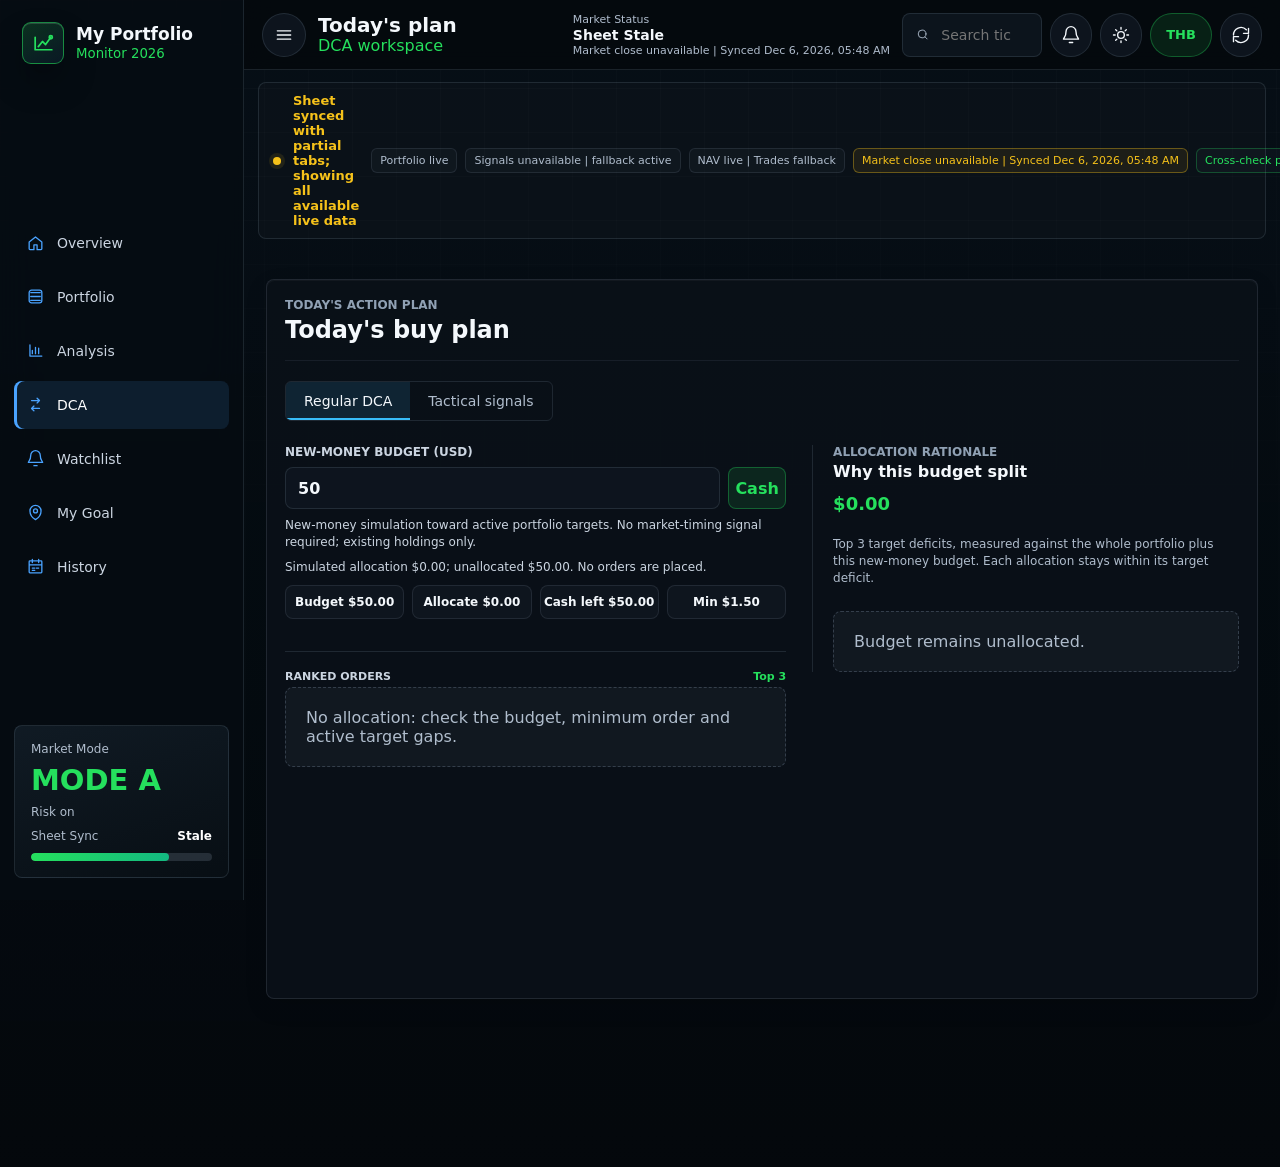
==== commit 7a1be763: "Clarify V1 DCA planning and benchmark states" ====
--- a/dca.html
+++ b/dca.html
@@ -10,7 +10,7 @@
   <link rel="icon" type="image/svg+xml" href="./assets/favicon.svg?v=20260702b">
   <link rel="shortcut icon" href="./assets/favicon.ico?v=20260702b">
   <link rel="apple-touch-icon" href="./assets/apple-touch-icon.png?v=20260702b">
-  <link rel="stylesheet" href="./styles.css?v=20260907-watchlist-stars">
+  <link rel="stylesheet" href="./styles.css?v=20261002-dca-clarity">
 </head>
 <body class="dca-page" data-theme="dark" data-view="overview">
   <div class="app-shell">
@@ -123,7 +123,7 @@
             <svg class="sparkline" viewBox="0 0 260 60" data-spark="nav" aria-hidden="true"></svg>
           </article>
           <article class="card stat-card">
-            <span>Total Invested</span>
+              <span title="Cost basis of current holdings; not gross purchases over time">Current cost basis</span>
             <strong id="investedValue">THB 0.00</strong>
             <small id="cashValue">Cash THB 0.00</small>
           </article>
@@ -195,7 +195,7 @@
               <span><i class="invested"></i><span id="performanceInvestedLabel">Invested capital</span></span>
             </div>
             <small class="performance-range" id="performanceRangeLabel">Loading performance range...</small>
-            <svg id="navChart" class="line-chart" viewBox="0 0 740 300" role="img" aria-label="Portfolio value history chart"></svg>
+            <div class="chart-viewport" tabindex="0" aria-label="Portfolio value chart, horizontally scrollable on small screens"><svg id="navChart" class="line-chart" viewBox="0 0 740 300" role="img" aria-label="Portfolio value history chart"></svg></div>
             <div class="benchmark-strip" aria-label="Benchmark reference using the portfolio cost-basis return"><small class="benchmark-strip-method">Reference only: compared with the portfolio cost-basis return, not TWR.</small>
               <div>
                 <span id="spyBenchmarkLabel">S&amp;P 500 (SPY)</span>
@@ -293,7 +293,7 @@
               </div>
             </div>
             <div class="benchmark-legend" aria-label="Benchmark chart legend"><span><i class="portfolio"></i>Portfolio</span><button class="benchmark-toggle active" type="button" data-benchmark-toggle="spy" aria-pressed="true"><i class="spy"></i>S&amp;P 500 (SPY)</button><button class="benchmark-toggle active" type="button" data-benchmark-toggle="qqq" aria-pressed="true"><i class="qqq"></i>NASDAQ (QQQ)</button></div>
-            <svg id="benchmarkPerformanceChart" class="benchmark-chart" viewBox="0 0 900 252" role="img" aria-label="Portfolio time-weighted return compared with S and P 500 and NASDAQ"></svg>
+            <div class="chart-viewport" tabindex="0" aria-label="Benchmark chart, horizontally scrollable on small screens"><svg id="benchmarkPerformanceChart" class="benchmark-chart" viewBox="0 0 900 252" role="img" aria-label="Portfolio time-weighted return compared with S and P 500 and NASDAQ"></svg></div>
             <div id="benchmarkChartReadout" class="benchmark-chart-readout" aria-live="polite"></div>
             <div id="cashflowComparisonSummary" class="cashflow-comparison-summary mode-performance" hidden aria-live="polite"></div>
             <p id="benchmarkFootnote" class="benchmark-footnote">Returns are time-weighted (TWR), so deposits and withdrawals do not distort performance.</p>
@@ -314,7 +314,7 @@
               </div>
             </div>
             <div id="benchmarkReturnsLegend" class="benchmark-legend" aria-label="Weekly returns chart legend"><span><i class="portfolio"></i>Portfolio</span><button class="benchmark-toggle active" type="button" data-benchmark-toggle="spy" aria-pressed="true"><i class="spy"></i>S&amp;P 500 (SPY)</button><button class="benchmark-toggle active" type="button" data-benchmark-toggle="qqq" aria-pressed="true"><i class="qqq"></i>NASDAQ (QQQ)</button></div>
-            <svg id="benchmarkReturnsChart" class="benchmark-chart benchmark-returns-chart" viewBox="0 0 900 230" role="img" aria-label="Weekly portfolio, S and P 500, and NASDAQ returns"></svg>
+            <div class="chart-viewport" tabindex="0" aria-label="Returns chart, horizontally scrollable on small screens"><svg id="benchmarkReturnsChart" class="benchmark-chart benchmark-returns-chart" viewBox="0 0 900 230" role="img" aria-label="Weekly portfolio, S and P 500, and NASDAQ returns"></svg></div>
           </article>
 
           <article class="card dca-card" id="dca">
@@ -324,10 +324,11 @@
                 <h2>Today's buy plan</h2>
               </div>
             </div>
+            <div class="dca-mode-tabs" aria-label="DCA planning method"><button type="button" class="active" data-dca-mode="regular" aria-pressed="true">Regular DCA</button><button type="button" data-dca-mode="tactical" aria-pressed="false">Tactical signals</button></div>
             <div class="dca-plan-grid">
               <div class="dca-budget-panel">
                 <div class="dca-simulator">
-                  <label for="dcaBudgetInput">Budget today</label>
+                  <label for="dcaBudgetInput">New-money budget (USD)</label>
                   <div class="dca-input-row">
                     <input id="dcaBudgetInput" type="text" inputmode="decimal" value="50" aria-describedby="dcaBudgetSummary">
                     <button id="useCashButton" type="button">Cash</button>
@@ -485,6 +486,6 @@
     <button data-page="history" type="button"><svg viewBox="0 0 24 24"><path d="M8 3v4M16 3v4M4 10h16M5 5h14a1 1 0 0 1 1 1v13a1 1 0 0 1-1 1H5a1 1 0 0 1-1-1V6a1 1 0 0 1 1-1z"/><path d="M8 14h3m2 0h3M8 17h3"/></svg><span>History</span></button>
   </nav>
 
-  <script src="./script.js?v=20260927-performance-view"></script>
+  <script src="./script.js?v=20261002-dca-clarity"></script>
 </body>
 </html>
--- a/styles.css
+++ b/styles.css
@@ -889,11 +889,11 @@
 }
 .monthly-label {
   fill: var(--soft);
-  font-size: 11px;
+  font-size: 12px;
   font-weight: 550;
 }
 .monthly-year {
-  font-size: 11px;
+  font-size: 12px;
   font-weight: 550;
 }
 
@@ -2896,25 +2896,51 @@
 .monthly-invested-line {
   fill: none;
   stroke: #38bdf8;
-  stroke-width: 2;
+  stroke-width: 3;
   stroke-linecap: round;
   stroke-linejoin: round;
+}
+
+.monthly-cumulative-area {
+  fill: url(#monthlyCumulativeFill);
+  stroke: none;
+}
+
+.monthly-bar {
+  fill: #25e05d;
+  stroke: rgba(200, 255, 218, .72);
+  stroke-width: 1;
+}
+
+.monthly-bar-group:hover .monthly-bar {
+  fill: #4bf17a;
+}
+
+.monthly-axis {
+  fill: var(--muted);
+  font-size: 12px;
+  font-weight: 650;
+  font-variant-numeric: tabular-nums;
+}
+
+.monthly-axis-title {
+  fill: var(--soft);
+  font-size: 9px;
+  font-weight: 450;
+  letter-spacing: 0;
+  stroke: none;
+}
+
+@media (max-width: 680px) {
+  .monthly-axis-title {
+    font-size: 11px;
+  }
 }
 
 .monthly-invested-dot {
   fill: #38bdf8;
   stroke: #071017;
   stroke-width: 2;
-}
-
-.monthly-invested-end {
-  fill: #bae6fd;
-  stroke: #081017;
-  stroke-width: 3px;
-  paint-order: stroke;
-  font-size: 12px;
-  font-weight: 500;
-  text-anchor: end;
 }
 
 .monthly-legend {
@@ -5668,6 +5694,42 @@
     margin-bottom: 10px;
   }
 }
+/* Planning methods and chart reading surfaces. */
+.dca-mode-tabs { display: inline-flex; border: 1px solid var(--line); border-radius: 6px; margin-bottom: 24px; overflow: hidden; }
+.dca-mode-tabs button { padding: 11px 18px; border: 0; border-radius: 0; background: transparent; color: var(--muted); font: inherit; font-size: 14px; cursor: pointer; }
+.dca-mode-tabs button.active { color: var(--text); background: rgba(56, 189, 248, .12); box-shadow: inset 0 -2px 0 #38bdf8; }
+.dca-mode-tabs button:focus-visible, .chart-viewport:focus-visible { outline: 2px solid #38bdf8; outline-offset: 3px; }
+.action-next-step { margin: 16px 0 12px; font-size: 13px; line-height: 1.6; color: var(--muted); }
+.action-plan-link { color: #79d1f2; font-size: 14px; text-underline-offset: 4px; }
+.no-tactical-buy #todaySignal { color: var(--text); }
+.no-tactical-buy .gem { background: #687888; }
+.benchmark-unverified { color: #e9c77a; }
+.benchmark-chart-readout[hidden] { display: none; }
+.chart-viewport { min-width: 0; width: 100%; overflow-x: auto; overscroll-behavior-x: contain; }
+.chart-viewport svg { display: block; width: 100%; height: auto; min-height: 0; aspect-ratio: auto; }
+.cashflow-summary-item { min-width: 0; }
+.cashflow-summary-item strong { font-variant-numeric: tabular-nums; }
+@media (max-width: 700px) {
+  #benchmark .benchmark-controls { display: grid; width: 100%; grid-template-columns: minmax(0, 1fr) minmax(0, 1fr); gap: 12px; justify-content: stretch; }
+  #benchmark .benchmark-view-control, #benchmark .benchmark-period-control { grid-column: 1 / -1; width: 100%; max-width: none; justify-self: stretch; }
+  #benchmark .benchmark-mode-tabs, #benchmark .benchmark-range-tabs { display: flex; width: 100%; max-width: none; }
+  #benchmark .benchmark-mode-tabs button, #benchmark .benchmark-range-tabs button { flex: 1; min-width: 0; min-height: 42px; padding: 8px; font-size: 12px; }
+  #benchmark .benchmark-plan-control { grid-column: 1; width: 100%; min-width: 0; }
+  #benchmark .benchmark-plan-control input { width: 100%; min-width: 0; max-width: 100%; }
+  #benchmark .drift-mode { grid-column: 1 / -1; width: auto; max-width: none; white-space: normal; text-overflow: clip; }
+  .chart-viewport #navChart { min-width: 600px; height: auto; min-height: 0; }
+  #benchmark .chart-viewport .benchmark-chart, .chart-viewport #benchmarkReturnsChart { width: 760px; max-width: none; min-width: 760px; height: auto; min-height: 0; margin: 0; touch-action: auto; }
+  #benchmark .chart-viewport .benchmark-axis, #benchmark .chart-viewport .benchmark-end-label, .chart-viewport #benchmarkReturnsChart .benchmark-axis { font-size: 13px; stroke: none; font-weight: 500; }
+  .cashflow-comparison-summary.mode-value, .cashflow-comparison-summary.mode-performance { display: grid; grid-template-columns: minmax(0, 1fr) minmax(0, 1fr); }
+  .cashflow-summary-item { display: flex; flex-direction: column; align-items: flex-start; gap: 5px; padding: 12px; }
+  #benchmark .cashflow-summary-item strong { font-size: 16px; white-space: normal; overflow-wrap: anywhere; }
+  .cashflow-summary-item span, .cashflow-summary-item small, .cashflow-summary-item em { font-size: 11px; white-space: normal; overflow-wrap: anywhere; }
+  .dca-mode-tabs { display: flex; width: 100%; }
+  .dca-mode-tabs button { flex: 1; padding-inline: 10px; }
+  .dca-figures { display: grid; grid-template-columns: minmax(0, 1fr) minmax(0, 1fr); gap: 8px; }
+  .dca-figures b { white-space: normal; }
+}
+
 /* Dedicated DCA workspace. */
 body:not(.dca-page) #dca {
   display: none;
@@ -5713,4 +5775,55 @@
   body.dca-page #dca .section-head h2 {
     font-size: 20px;
   }
-}+}
+
+/* Desktop dashboard polish: keep headline values and allocation labels in frame. */
+@media (min-width: 1025px) {
+  .hero-card {
+    min-height: 178px;
+    padding: 18px 18px 52px;
+  }
+
+  .hero-card strong {
+    font-size: clamp(28px, 2.7vw, 36px);
+  }
+
+  .hero-card .positive {
+    margin-top: 6px;
+    font-size: 16px;
+  }
+
+  .sparkline {
+    width: 34%;
+    height: 34px;
+    bottom: 10px;
+  }
+
+  #dailyProfitLabel,
+  #investedValue {
+    font-size: clamp(15px, 1.35vw, 22px);
+    white-space: nowrap;
+  }
+}
+
+@media (min-width: 1025px) and (max-width: 1280px) {
+  .topbar {
+    grid-template-columns: minmax(180px, 1fr) auto minmax(360px, 1.2fr);
+    gap: 12px;
+    padding-inline: 18px;
+  }
+
+  .top-actions { gap: 8px; }
+  .search-box { min-width: 140px; flex: 1 1 140px; }
+  .risk-card span { font-size: 11px; text-transform: none; }
+}
+
+@media (min-width: 1181px) {
+  .allocation-card { grid-column: span 5; }
+  .performance-card { grid-column: span 7; }
+
+  .allocation-body {
+    grid-template-columns: minmax(0, 1.15fr) minmax(145px, .85fr);
+    gap: 14px;
+  }
+}
